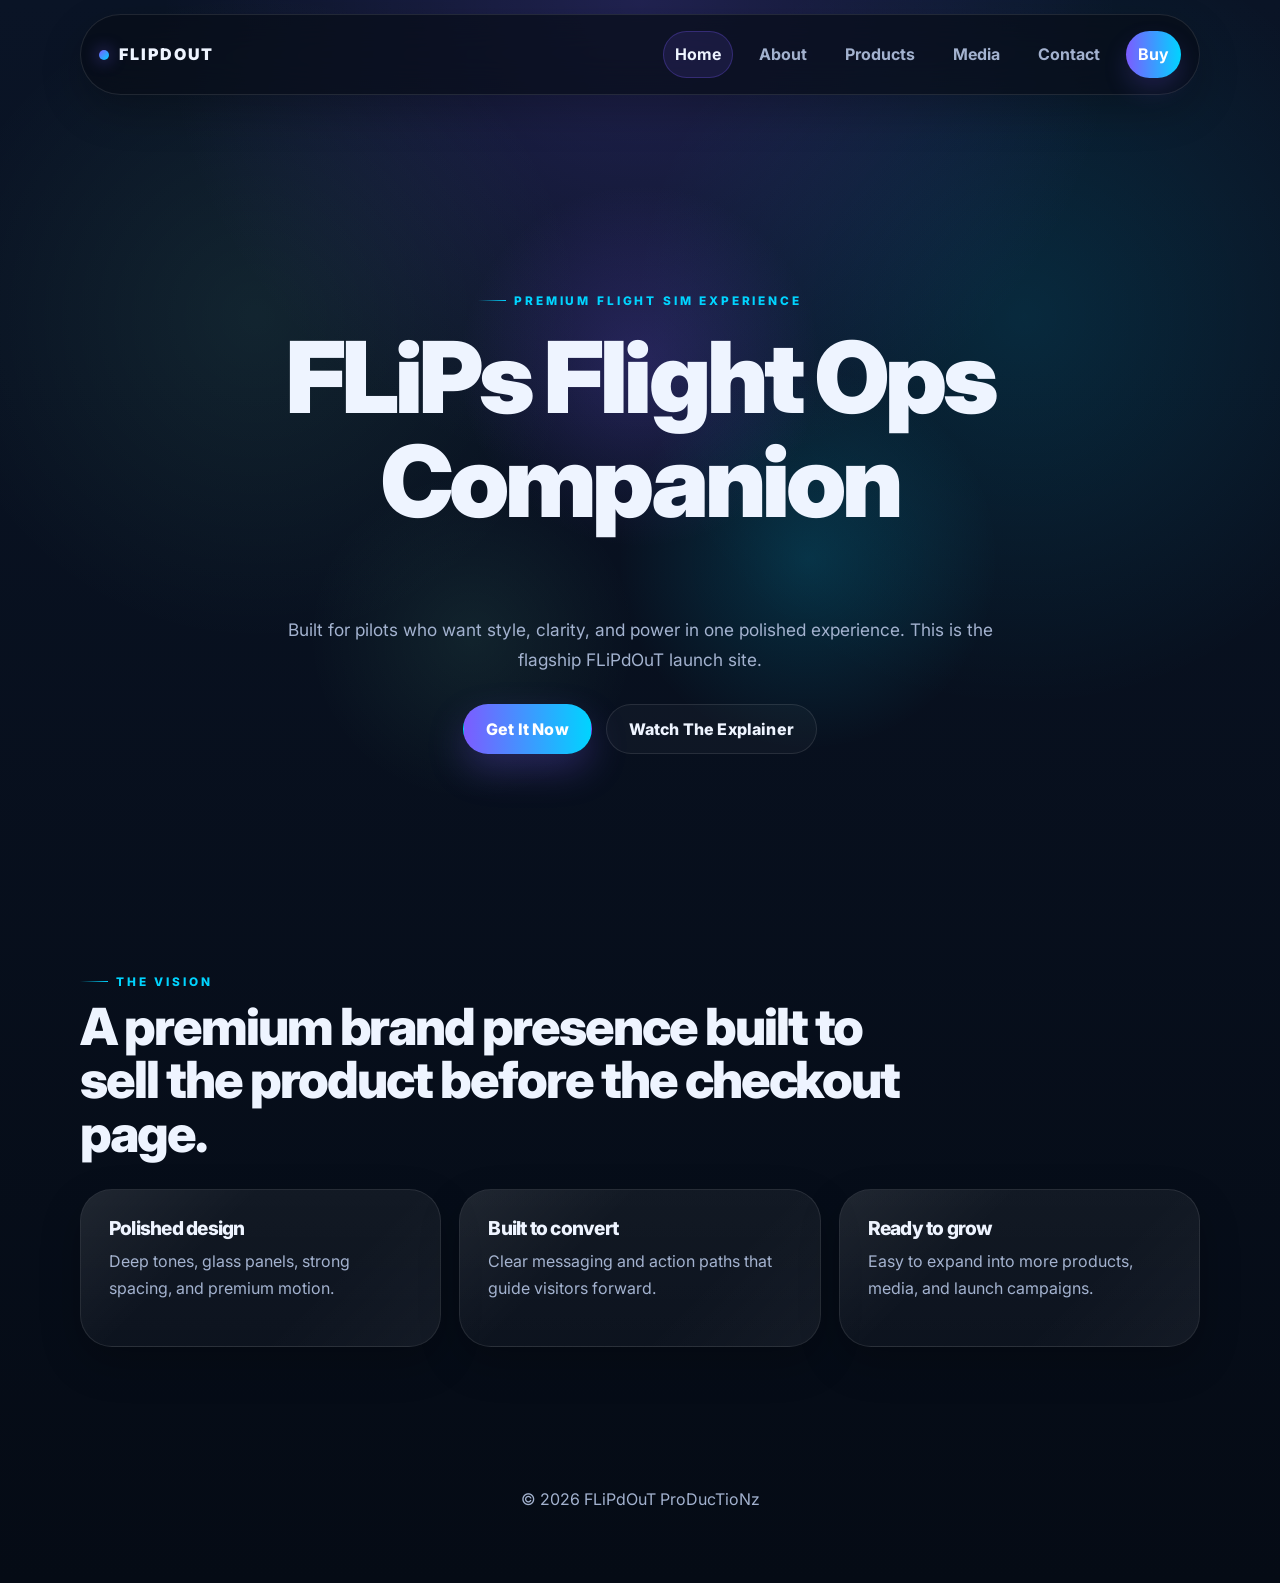
==== flipdout-site/index.html @ bdaf2c0b "Bust CSS and JS cache across all pages" ====
<!DOCTYPE html>
<html lang="en">
<head>
  <meta charset="UTF-8" />
  <meta name="viewport" content="width=device-width, initial-scale=1.0" />
  <meta name="description" content="FLiPdOuT ProDucTioNz — premium flight sim tools, media, and products." />
  <title>FLiPdOuT ProDucTioNz | Home</title>
  <link rel="preconnect" href="https://fonts.googleapis.com">
  <link rel="preconnect" href="https://fonts.gstatic.com" crossorigin>
  <link href="https://fonts.googleapis.com/css2?family=Inter:wght@400;500;600;700;800;900&display=swap" rel="stylesheet">
  <link rel="stylesheet" href="assets/css/style.css?v=2?v=2" />
</head>
<body>
  <header class="site-header">
    <a class="brand" href="index.html">FLiPdOuT</a>
    <button class="menu-toggle" aria-label="Toggle navigation" aria-expanded="false" aria-controls="siteNav">
      <span></span>
      <span></span>
      <span></span>
    </button>
    <nav class="site-nav" id="siteNav">
      <a href="index.html" class="active">Home</a>
      <a href="about.html">About</a>
      <a href="products.html">Products</a>
      <a href="media.html">Media</a>
      <a href="contact.html">Contact</a>
      <a href="products.html#buy" class="nav-cta">Buy</a>
    </nav>
  </header>

  <main>
    <section id="hero" class="hero">
      <div class="hero-bg"></div>
      <div class="hero-inner">
        <p class="eyebrow">Premium Flight Sim Experience</p>
        <h1>FLiPs Flight Ops Companion</h1>
        <p class="hero-copy">
          Built for pilots who want style, clarity, and power in one polished experience.
          This is the flagship FLiPdOuT launch site.
        </p>
        <div class="hero-actions">
          <a class="btn primary" href="products.html#buy">Get It Now</a>
          <a class="btn secondary" href="media.html">Watch The Explainer</a>
        </div>
      </div>
    </section>

    <section class="section">
      <div class="section-head">
        <p class="label">The Vision</p>
        <h2>A premium brand presence built to sell the product before the checkout page.</h2>
      </div>
      <div class="card-grid">
        <article class="card">
          <h3>Polished design</h3>
          <p>Deep tones, glass panels, strong spacing, and premium motion.</p>
        </article>
        <article class="card">
          <h3>Built to convert</h3>
          <p>Clear messaging and action paths that guide visitors forward.</p>
        </article>
        <article class="card">
          <h3>Ready to grow</h3>
          <p>Easy to expand into more products, media, and launch campaigns.</p>
        </article>
      </div>
    </section>
  </main>

  <footer class="site-footer">
    <p>© 2026 FLiPdOuT ProDucTioNz</p>
  </footer>

  <script src="assets/js/main.js?v=2?v=2"></script>
</body>
</html>
---- flipdout-site/assets/css/style.css ----
:root{
  --bg:#050b15;
  --bg2:#0a1426;
  --panel:rgba(13,22,40,.72);
  --panel-strong:rgba(17,29,52,.92);
  --card:rgba(255,255,255,.04);
  --text:#eef4ff;
  --muted:#a3b2cf;
  --line:rgba(255,255,255,.10);
  --line-strong:rgba(255,255,255,.16);
  --accent:#7c5cff;
  --accent2:#00d4ff;
  --accent3:#7dffcb;
  --shadow:0 24px 80px rgba(0,0,0,.38);
  --shadow-soft:0 16px 40px rgba(0,0,0,.24);
  --radius:24px;
  --radius-lg:32px;
  --container:1120px;
  --section-pad:clamp(72px, 8vw, 112px);
  --font:'Inter',system-ui,-apple-system,BlinkMacSystemFont,"Segoe UI",sans-serif;
}

*{box-sizing:border-box}
html{scroll-behavior:smooth}
body{
  margin:0;
  font-family:var(--font);
  background:
    radial-gradient(circle at 50% 0%, rgba(124,92,255,.20), transparent 28%),
    radial-gradient(circle at 80% 20%, rgba(0,212,255,.12), transparent 24%),
    radial-gradient(circle at 20% 20%, rgba(125,255,203,.08), transparent 20%),
    linear-gradient(180deg, var(--bg2), var(--bg));
  color:var(--text);
  line-height:1.7;
  text-rendering:optimizeLegibility;
  -webkit-font-smoothing:antialiased;
  overflow-x:hidden;
}

img,video,audio{
  max-width:100%;
}

a{
  color:inherit;
}

h1,h2,h3,h4,p{
  margin-top:0;
}

h1,h2,h3{
  letter-spacing:-.04em;
  line-height:1.05;
}

h1{
  font-size:clamp(3rem, 8vw, 6.2rem);
  font-weight:900;
}

h2{
  font-size:clamp(2rem, 4vw, 3.2rem);
  font-weight:850;
}

h3{
  font-size:1.2rem;
  font-weight:800;
}

p{
  color:var(--muted);
  font-size:1rem;
}

.skip-link{
  position:absolute;
  left:16px;
  top:-60px;
  z-index:2000;
  padding:12px 16px;
  border-radius:999px;
  background:linear-gradient(90deg, var(--accent), var(--accent2));
  color:#fff;
  text-decoration:none;
  font-weight:800;
  transition:top .25s ease;
}

.skip-link:focus{
  top:16px;
}

.site-header{
  position:sticky;
  top:0;
  z-index:1000;
  width:min(var(--container), calc(100% - 24px));
  margin:14px auto 0;
  padding:16px 18px;
  display:flex;
  align-items:center;
  justify-content:space-between;
  gap:16px;
  background:rgba(7,13,24,.72);
  backdrop-filter:blur(18px);
  -webkit-backdrop-filter:blur(18px);
  border:1px solid var(--line);
  border-radius:999px;
  box-shadow:var(--shadow-soft);
}

.site-header.scrolled{
  background:rgba(7,13,24,.90);
  border-color:var(--line-strong);
}

.brand{
  display:inline-flex;
  align-items:center;
  gap:10px;
  text-decoration:none;
  font-weight:900;
  letter-spacing:.12em;
  text-transform:uppercase;
  white-space:nowrap;
}

.brand::before{
  content:"";
  width:10px;
  height:10px;
  border-radius:50%;
  background:linear-gradient(135deg, var(--accent), var(--accent2));
  box-shadow:0 0 16px rgba(124,92,255,.65);
}

.site-nav{
  display:flex;
  align-items:center;
  gap:14px;
  flex-wrap:wrap;
}

.site-nav a{
  position:relative;
  text-decoration:none;
  color:var(--muted);
  font-weight:700;
  padding:10px 12px;
  border-radius:999px;
  transition:color .25s ease, background .25s ease, transform .25s ease, box-shadow .25s ease;
}

.site-nav a:hover{
  color:var(--text);
  background:rgba(255,255,255,.04);
  transform:translateY(-1px);
}

.site-nav a.active{
  color:var(--text);
  background:rgba(124,92,255,.12);
  box-shadow:inset 0 0 0 1px rgba(124,92,255,.28);
}

.nav-cta{
  color:#fff !important;
  background:linear-gradient(90deg, var(--accent), var(--accent2));
  box-shadow:0 12px 24px rgba(124,92,255,.18);
}

.nav-cta:hover{
  background:linear-gradient(90deg, #8a6dff, #19defe);
}

.menu-toggle{
  display:none;
  width:48px;
  height:48px;
  border:1px solid var(--line);
  border-radius:16px;
  background:rgba(255,255,255,.03);
  align-items:center;
  justify-content:center;
  gap:6px;
  flex-direction:column;
  padding:0;
  cursor:pointer;
  transition:transform .25s ease, background .25s ease, border-color .25s ease;
}

.menu-toggle:hover{
  transform:translateY(-1px);
  background:rgba(255,255,255,.05);
}

.menu-toggle span{
  width:20px;
  height:2px;
  background:var(--text);
  border-radius:999px;
  transition:transform .25s ease, opacity .25s ease;
}

.menu-toggle.active span:nth-child(1){
  transform:translateY(8px) rotate(45deg);
}

.menu-toggle.active span:nth-child(2){
  opacity:0;
}

.menu-toggle.active span:nth-child(3){
  transform:translateY(-8px) rotate(-45deg);
}

.hero,
.page-hero{
  width:min(var(--container), calc(100% - 48px));
  margin:0 auto;
}

.hero{
  position:relative;
  min-height:86vh;
  display:grid;
  place-items:center;
  padding:clamp(82px, 10vw, 132px) 0 56px;
  overflow:hidden;
}

.hero-bg{
  position:absolute;
  inset:0;
  background:
    radial-gradient(circle at 50% 35%, rgba(124,92,255,.22), transparent 24%),
    radial-gradient(circle at 65% 60%, rgba(0,212,255,.16), transparent 22%),
    radial-gradient(circle at 35% 70%, rgba(125,255,203,.08), transparent 18%);
  animation:floatGlow 12s ease-in-out infinite;
}

.hero-inner{
  position:relative;
  z-index:1;
  text-align:center;
  max-width:920px;
}

.eyebrow,
.label{
  display:inline-flex;
  align-items:center;
  gap:8px;
  margin:0 0 14px;
  text-transform:uppercase;
  letter-spacing:.24em;
  font-size:.74rem;
  font-weight:800;
  color:var(--accent2);
}

.eyebrow::before,
.label::before{
  content:"";
  width:28px;
  height:1px;
  background:linear-gradient(90deg, transparent, var(--accent2));
}

.hero-copy{
  max-width:760px;
  margin:20px auto 0;
  font-size:1.08rem;
  color:var(--muted);
}

.hero-actions{
  display:flex;
  justify-content:center;
  gap:14px;
  flex-wrap:wrap;
  margin-top:30px;
}

.page-hero{
  padding:clamp(72px, 9vw, 116px) 0 18px;
  text-align:center;
}

.page-hero h1{
  max-width:980px;
  margin:0 auto;
}

.page-hero .hero-copy{
  max-width:820px;
}

.section{
  width:min(var(--container), calc(100% - 48px));
  margin:0 auto;
  padding:var(--section-pad) 0;
}

.section-head{
  margin-bottom:28px;
  display:flex;
  flex-direction:column;
  gap:8px;
}

.section-head h2{
  margin:0;
  max-width:820px;
}

.section-head p{
  margin:0;
  max-width:720px;
}

.card-grid{
  display:grid;
  grid-template-columns:repeat(auto-fit, minmax(240px, 1fr));
  gap:18px;
}

.card,
.product-panel,
.buy-panel,
.media-card{
  position:relative;
  background:linear-gradient(180deg, rgba(255,255,255,.05), rgba(255,255,255,.03));
  border:1px solid var(--line);
  border-radius:var(--radius-lg);
  box-shadow:var(--shadow-soft);
  overflow:hidden;
}

.card{
  padding:28px;
  transition:transform .28s ease, border-color .28s ease, box-shadow .28s ease;
}

.card::after,
.product-panel::after,
.buy-panel::after,
.media-card::after{
  content:"";
  position:absolute;
  inset:0;
  pointer-events:none;
  background:linear-gradient(135deg, rgba(255,255,255,.06), transparent 35%, transparent 65%, rgba(255,255,255,.03));
}

.card:hover{
  transform:translateY(-6px);
  border-color:rgba(255,255,255,.18);
  box-shadow:0 24px 60px rgba(0,0,0,.30);
}

.card h3,
.product-panel h3{
  margin-bottom:10px;
}

.gallery-grid{
  display:grid;
  grid-template-columns:repeat(auto-fit, minmax(240px, 1fr));
  gap:18px;
}

.gallery-grid img{
  width:100%;
  height:320px;
  object-fit:cover;
  display:block;
  border-radius:28px;
  background:rgba(255,255,255,.03);
  border:1px solid var(--line);
  box-shadow:var(--shadow-soft);
  transition:transform .28s ease, border-color .28s ease, box-shadow .28s ease;
}

.gallery-grid img:hover{
  transform:translateY(-6px);
  border-color:rgba(255,255,255,.18);
  box-shadow:0 24px 60px rgba(0,0,0,.32);
}

.product-panel,
.buy-panel{
  display:flex;
  justify-content:space-between;
  align-items:center;
  gap:20px;
  padding:32px;
  background:
    radial-gradient(circle at top left, rgba(124,92,255,.16), transparent 30%),
    radial-gradient(circle at right center, rgba(0,212,255,.10), transparent 26%),
    var(--panel-strong);
}

.product-panel p,
.buy-panel p{
  max-width:720px;
}

.media-grid{
  display:grid;
  grid-template-columns:repeat(auto-fit, minmax(300px, 1fr));
  gap:18px;
}

.media-card{
  padding:18px;
}

video,
audio{
  width:100%;
  display:block;
  border-radius:20px;
  background:#000;
}

.btn{
  display:inline-flex;
  align-items:center;
  justify-content:center;
  min-height:50px;
  padding:0 22px;
  border-radius:999px;
  text-decoration:none;
  font-weight:800;
  letter-spacing:.01em;
  transition:transform .25s ease, box-shadow .25s ease, filter .25s ease, background .25s ease;
  white-space:nowrap;
  border:1px solid transparent;
}

.btn:hover{
  transform:translateY(-2px);
  filter:saturate(1.05);
}

.primary{
  color:#fff;
  background:linear-gradient(90deg, var(--accent), var(--accent2));
  box-shadow:0 16px 36px rgba(124,92,255,.26);
}

.secondary{
  color:var(--text);
  border-color:var(--line);
  background:rgba(255,255,255,.03);
}

.site-footer{
  width:min(var(--container), calc(100% - 48px));
  margin:0 auto;
  padding:36px 0 54px;
  text-align:center;
  color:var(--muted);
}

.pre-reveal{
  opacity:0;
  transform:translateY(18px);
  transition:opacity .75s ease, transform .75s ease;
}

.pre-reveal.reveal{
  opacity:1;
  transform:translateY(0);
}

@keyframes floatGlow{
  0%,100%{transform:translateY(0) scale(1)}
  50%{transform:translateY(-12px) scale(1.02)}
}

@media (max-width: 960px){
  .site-header{
    width:min(var(--container), calc(100% - 18px));
    border-radius:24px;
  }

  .product-panel,
  .buy-panel{
    flex-direction:column;
    align-items:flex-start;
  }
}

@media (max-width: 860px){
  .menu-toggle{
    display:flex;
  }

  .site-nav{
    display:none;
    width:100%;
    flex-direction:column;
    align-items:flex-start;
    gap:10px;
    padding:16px 0 6px;
    margin-top:10px;
    border-top:1px solid var(--line);
  }

  .site-nav.open{
    display:flex;
  }

  .site-header{
    flex-wrap:wrap;
  }

  .hero{
    min-height:78vh;
  }

  .hero-actions{
    justify-content:flex-start;
  }

  .hero,
  .page-hero,
  .section,
  .site-footer{
    width:min(var(--container), calc(100% - 28px));
  }

  .page-hero{
    text-align:left;
  }

  .page-hero .hero-copy{
    margin-left:0;
  }
}

@media (max-width: 640px){
  h1{
    font-size:clamp(2.5rem, 14vw, 4rem);
  }

  h2{
    font-size:clamp(1.75rem, 8vw, 2.6rem);
  }

  .site-header{
    padding:14px 14px;
  }

  .brand{
    letter-spacing:.08em;
  }

  .gallery-grid img{
    height:240px;
  }

  .card,
  .product-panel,
  .buy-panel,
  .media-card{
    border-radius:22px;
  }

  .product-panel,
  .buy-panel{
    padding:24px;
  }
}

@media (max-width: 520px){
  .hero,
  .page-hero,
  .section,
  .site-footer{
    width:min(var(--container), calc(100% - 20px));
  }

  .site-nav a{
    padding:10px 10px;
  }

  .nav-cta{
    width:100%;
    justify-content:center;
  }

  .hero-copy,
  .page-hero .hero-copy{
    font-size:1rem;
  }
}
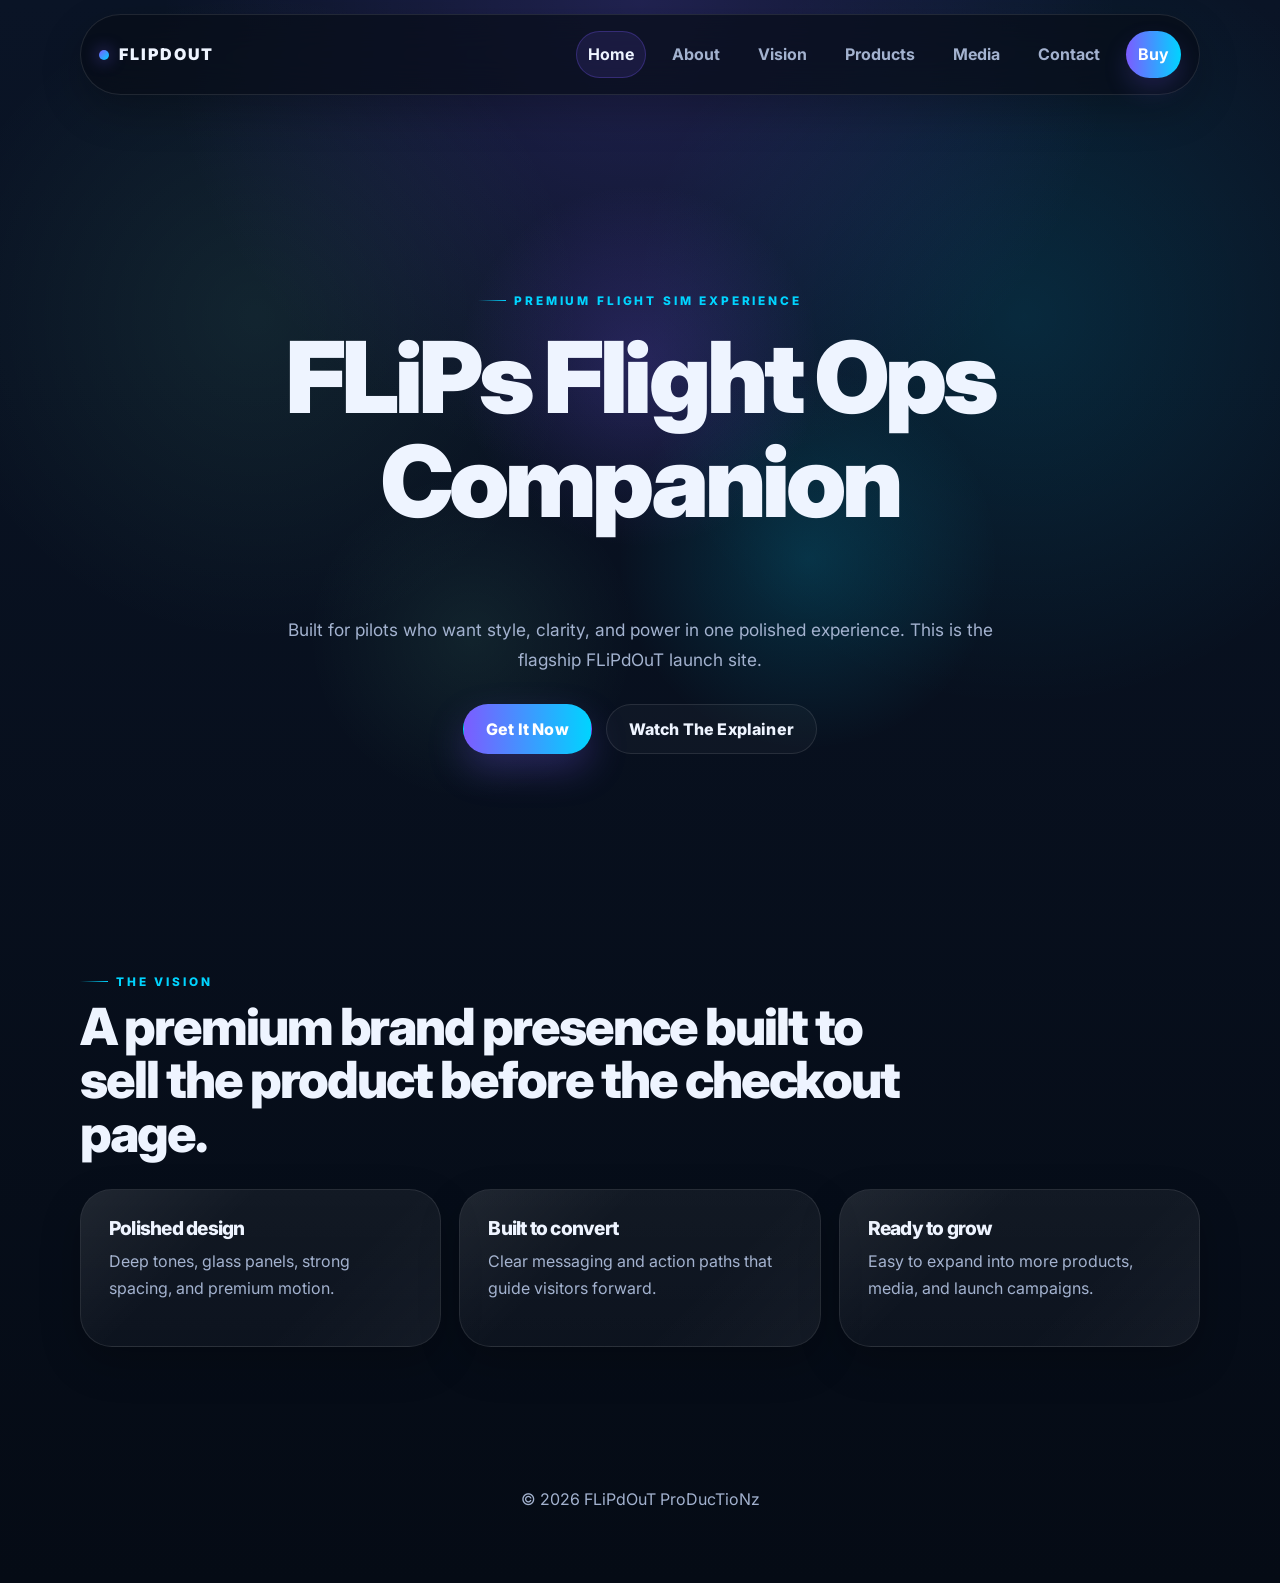
==== commit 501ac5ba: "Add vision page to navigation" ====
--- a/flipdout-site/index.html
+++ b/flipdout-site/index.html
@@ -8,7 +8,7 @@
   <link rel="preconnect" href="https://fonts.googleapis.com">
   <link rel="preconnect" href="https://fonts.gstatic.com" crossorigin>
   <link href="https://fonts.googleapis.com/css2?family=Inter:wght@400;500;600;700;800;900&display=swap" rel="stylesheet">
-  <link rel="stylesheet" href="assets/css/style.css?v=2?v=2" />
+  <link rel="stylesheet" href="assets/css/style.css?v=3?v=2?v=2" />
 </head>
 <body>
   <header class="site-header">
@@ -20,7 +20,8 @@
     </button>
     <nav class="site-nav" id="siteNav">
       <a href="index.html" class="active">Home</a>
-      <a href="about.html">About</a>
+      <a href="about.html">About</a>      <a href="vision.html">Vision</a>
+
       <a href="products.html">Products</a>
       <a href="media.html">Media</a>
       <a href="contact.html">Contact</a>
@@ -71,6 +72,6 @@
     <p>© 2026 FLiPdOuT ProDucTioNz</p>
   </footer>
 
-  <script src="assets/js/main.js?v=2?v=2"></script>
+  <script src="assets/js/main.js?v=3?v=2?v=2"></script>
 </body>
 </html>
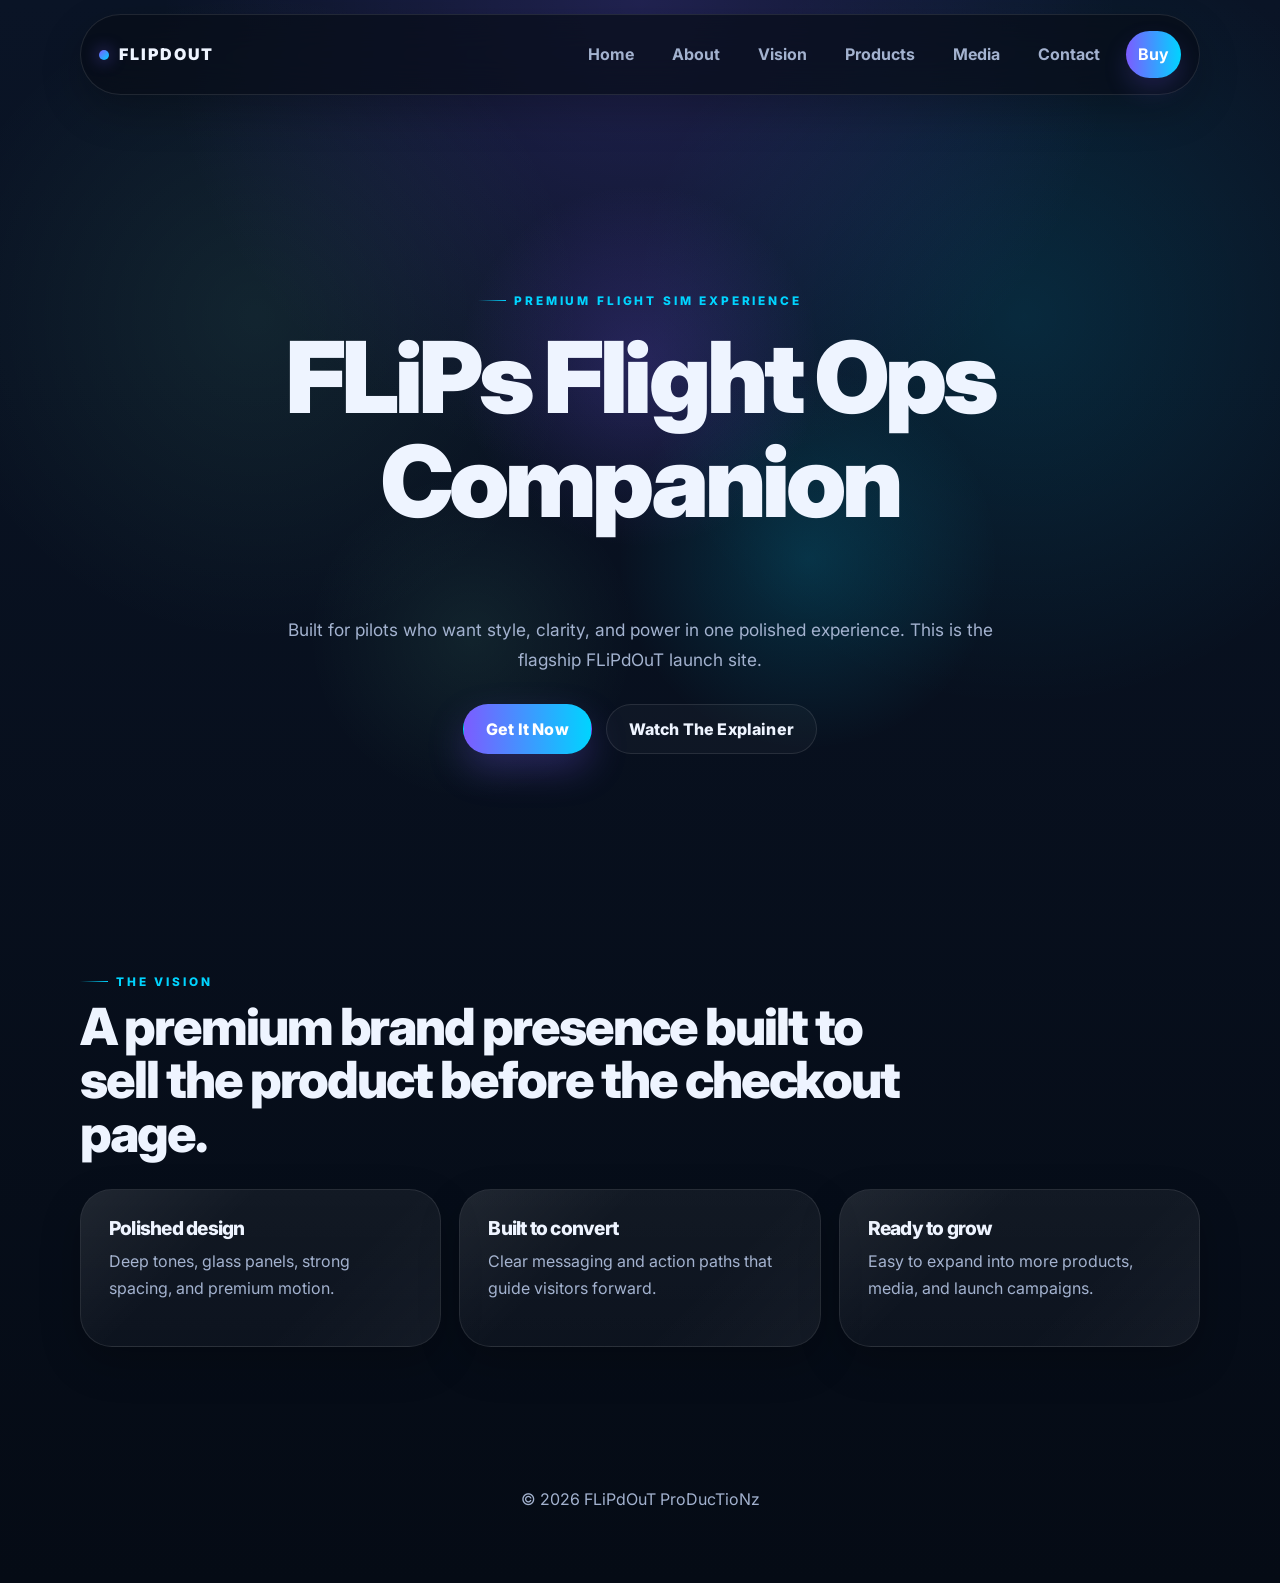
==== commit fd4e940c: "Unify premium navigation across all pages" ====
--- a/flipdout-site/index.html
+++ b/flipdout-site/index.html
@@ -12,22 +12,22 @@
 </head>
 <body>
   <header class="site-header">
-    <a class="brand" href="index.html">FLiPdOuT</a>
-    <button class="menu-toggle" aria-label="Toggle navigation" aria-expanded="false" aria-controls="siteNav">
-      <span></span>
-      <span></span>
-      <span></span>
-    </button>
-    <nav class="site-nav" id="siteNav">
-      <a href="index.html" class="active">Home</a>
-      <a href="about.html">About</a>      <a href="vision.html">Vision</a>
-
-      <a href="products.html">Products</a>
-      <a href="media.html">Media</a>
-      <a href="contact.html">Contact</a>
-      <a href="products.html#buy" class="nav-cta">Buy</a>
-    </nav>
-  </header>
+  <a class="brand" href="index.html">FLiPdOuT</a>
+  <button class="menu-toggle" aria-label="Toggle navigation" aria-expanded="false" aria-controls="siteNav">
+    <span></span>
+    <span></span>
+    <span></span>
+  </button>
+  <nav class="site-nav" id="siteNav">
+    <a href="index.html">Home</a>
+    <a href="about.html">About</a>
+    <a href="vision.html">Vision</a>
+    <a href="products.html">Products</a>
+    <a href="media.html">Media</a>
+    <a href="contact.html">Contact</a>
+    <a href="products.html#buy" class="nav-cta">Buy</a>
+  </nav>
+</header>
 
   <main>
     <section id="hero" class="hero">
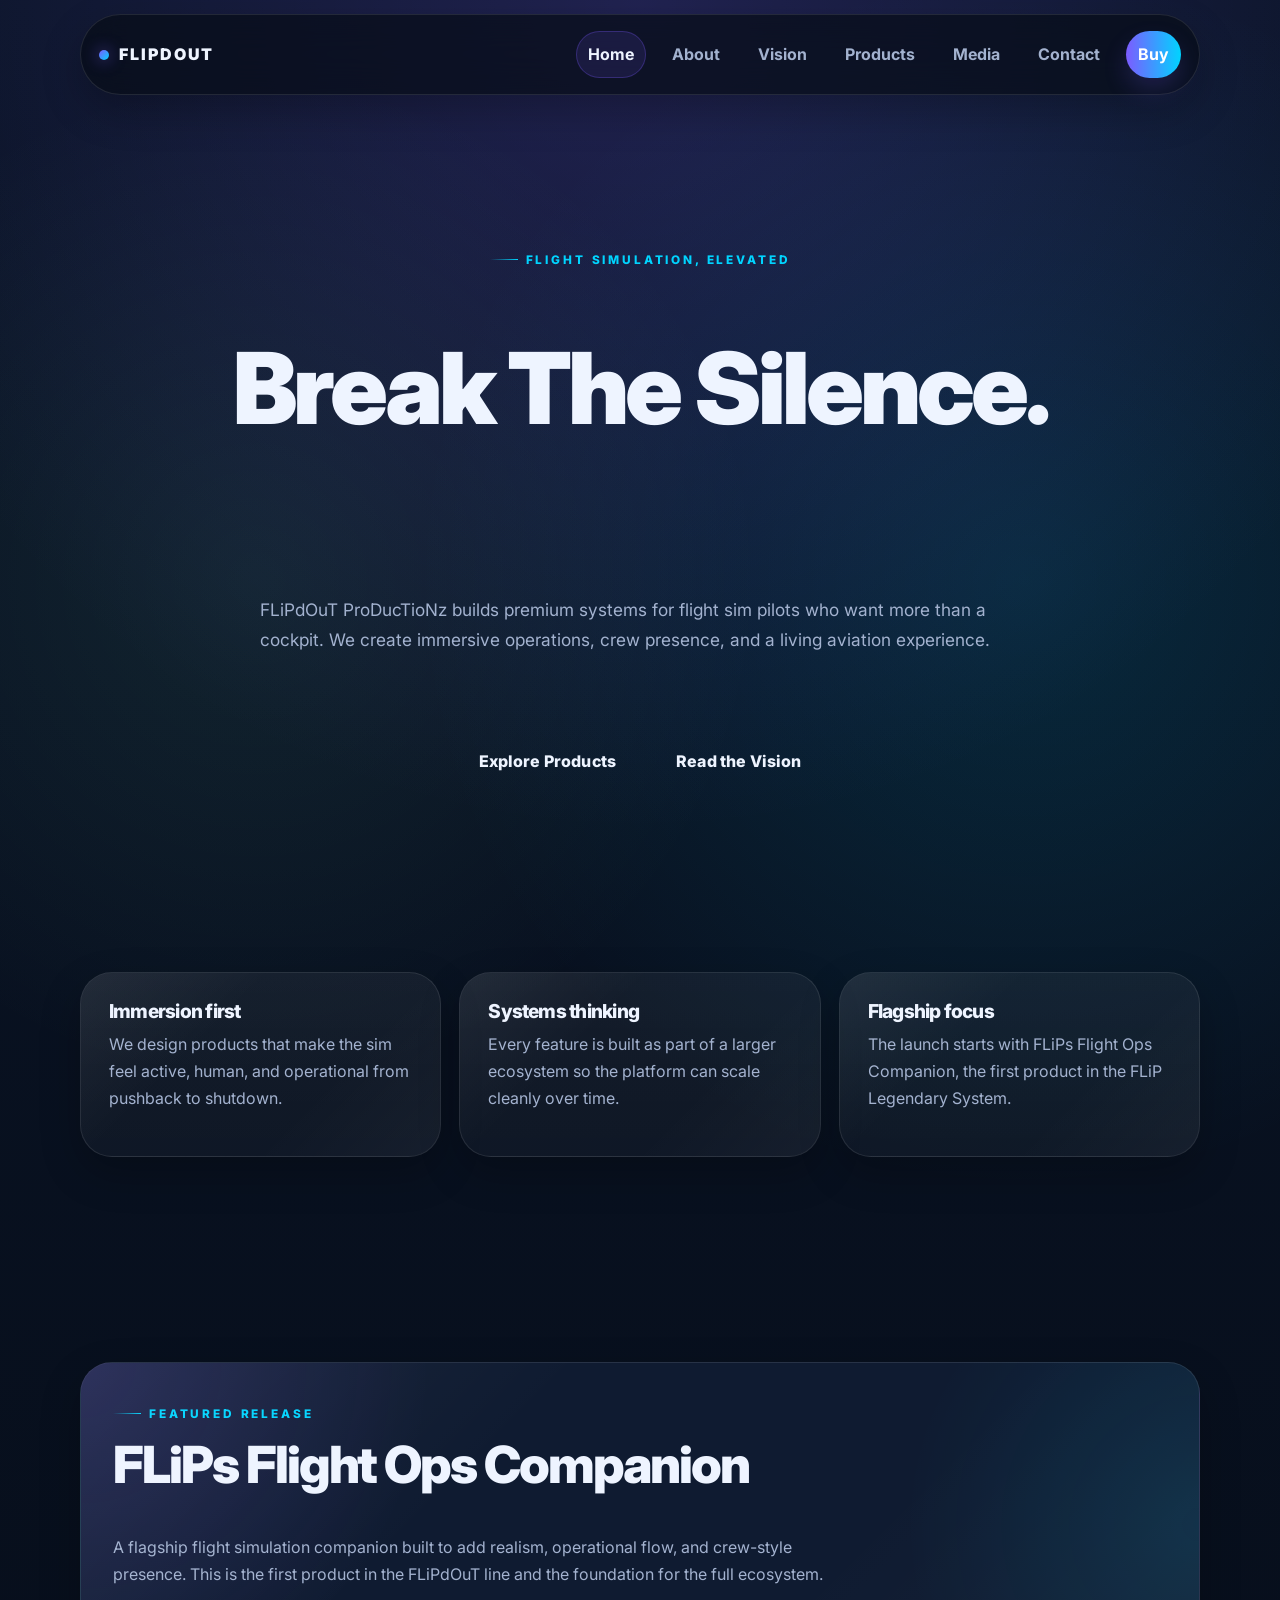
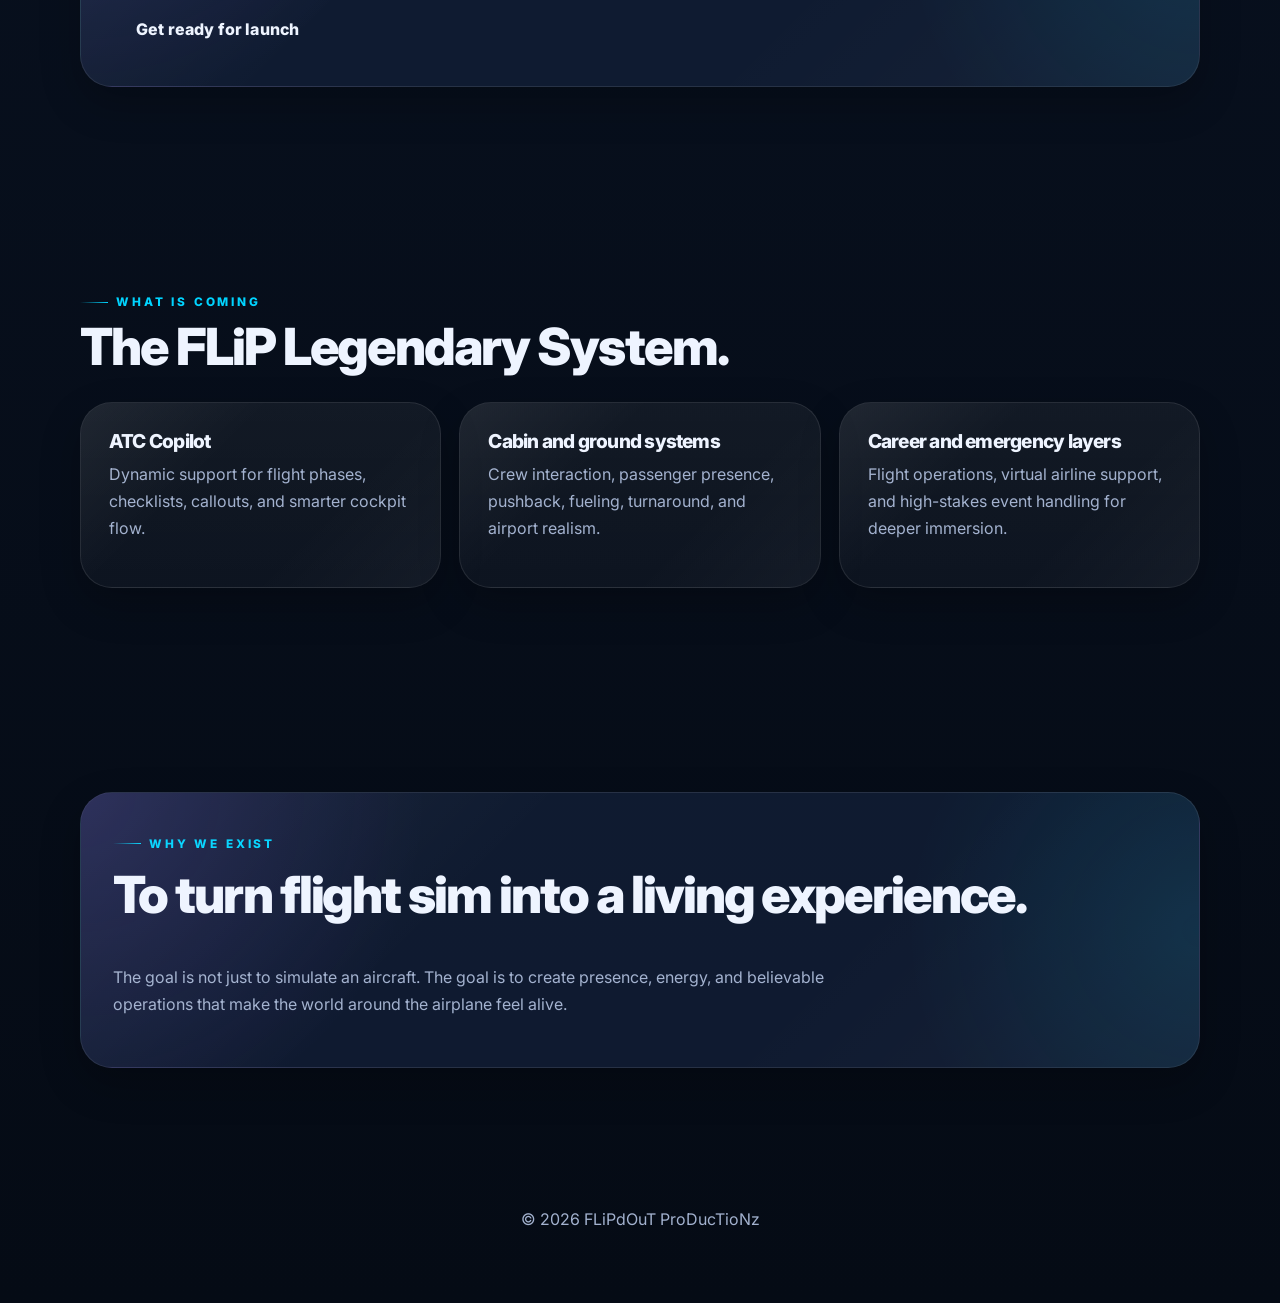
==== commit 5c28dd48: "Add premium pages and unify navigation" ====
--- a/flipdout-site/index.html
+++ b/flipdout-site/index.html
@@ -3,67 +3,109 @@
 <head>
   <meta charset="UTF-8" />
   <meta name="viewport" content="width=device-width, initial-scale=1.0" />
-  <meta name="description" content="FLiPdOuT ProDucTioNz — premium flight sim tools, media, and products." />
-  <title>FLiPdOuT ProDucTioNz | Home</title>
+  <meta name="description" content="FLiPdOuT ProDucTioNz brings flight simulation to life with immersive systems, flagship products, and a premium aviation brand." />
+  <title>FLiPdOuT ProDucTioNz</title>
   <link rel="preconnect" href="https://fonts.googleapis.com">
   <link rel="preconnect" href="https://fonts.gstatic.com" crossorigin>
   <link href="https://fonts.googleapis.com/css2?family=Inter:wght@400;500;600;700;800;900&display=swap" rel="stylesheet">
-  <link rel="stylesheet" href="assets/css/style.css?v=3?v=2?v=2" />
+  <link rel="stylesheet" href="assets/css/style.css?v=3" />
 </head>
 <body>
+  <a class="skip-link" href="#main">Skip to content</a>
+
   <header class="site-header">
-  <a class="brand" href="index.html">FLiPdOuT</a>
-  <button class="menu-toggle" aria-label="Toggle navigation" aria-expanded="false" aria-controls="siteNav">
-    <span></span>
-    <span></span>
-    <span></span>
-  </button>
-  <nav class="site-nav" id="siteNav">
-    <a href="index.html">Home</a>
-    <a href="about.html">About</a>
-    <a href="vision.html">Vision</a>
-    <a href="products.html">Products</a>
-    <a href="media.html">Media</a>
-    <a href="contact.html">Contact</a>
-    <a href="products.html#buy" class="nav-cta">Buy</a>
-  </nav>
-</header>
+    <a class="brand" href="index.html">FLiPdOuT</a>
+    <button class="menu-toggle" aria-label="Toggle navigation" aria-expanded="false" aria-controls="siteNav">
+      <span></span>
+      <span></span>
+      <span></span>
+    </button>
+    <nav class="site-nav" id="siteNav">
+      <a href="index.html" class="active">Home</a>
+      <a href="about.html">About</a>
+      <a href="vision.html">Vision</a>
+      <a href="products.html">Products</a>
+      <a href="media.html">Media</a>
+      <a href="contact.html">Contact</a>
+      <a href="products.html#buy" class="nav-cta">Buy</a>
+    </nav>
+  </header>
 
-  <main>
-    <section id="hero" class="hero">
-      <div class="hero-bg"></div>
-      <div class="hero-inner">
-        <p class="eyebrow">Premium Flight Sim Experience</p>
-        <h1>FLiPs Flight Ops Companion</h1>
-        <p class="hero-copy">
-          Built for pilots who want style, clarity, and power in one polished experience.
-          This is the flagship FLiPdOuT launch site.
-        </p>
-        <div class="hero-actions">
-          <a class="btn primary" href="products.html#buy">Get It Now</a>
-          <a class="btn secondary" href="media.html">Watch The Explainer</a>
+  <main id="main">
+    <section class="hero">
+      <p class="eyebrow">Flight simulation, elevated</p>
+      <h1>Break The Silence.</h1>
+      <p class="hero-copy">
+        FLiPdOuT ProDucTioNz builds premium systems for flight sim pilots who want more than a cockpit.
+        We create immersive operations, crew presence, and a living aviation experience.
+      </p>
+      <div class="hero-actions">
+        <a class="btn btn-primary" href="products.html">Explore Products</a>
+        <a class="btn btn-secondary" href="vision.html">Read the Vision</a>
+      </div>
+    </section>
+
+    <section class="section">
+      <div class="card-grid">
+        <article class="card">
+          <h3>Immersion first</h3>
+          <p>We design products that make the sim feel active, human, and operational from pushback to shutdown.</p>
+        </article>
+        <article class="card">
+          <h3>Systems thinking</h3>
+          <p>Every feature is built as part of a larger ecosystem so the platform can scale cleanly over time.</p>
+        </article>
+        <article class="card">
+          <h3>Flagship focus</h3>
+          <p>The launch starts with FLiPs Flight Ops Companion, the first product in the FLiP Legendary System.</p>
+        </article>
+      </div>
+    </section>
+
+    <section class="section">
+      <div class="buy-panel">
+        <div>
+          <p class="label">Featured release</p>
+          <h2>FLiPs Flight Ops Companion</h2>
+          <p>
+            A flagship flight simulation companion built to add realism, operational flow, and crew-style presence.
+            This is the first product in the FLiPdOuT line and the foundation for the full ecosystem.
+          </p>
+          <a class="btn btn-primary" href="products.html#buy">Get ready for launch</a>
         </div>
       </div>
     </section>
 
     <section class="section">
       <div class="section-head">
-        <p class="label">The Vision</p>
-        <h2>A premium brand presence built to sell the product before the checkout page.</h2>
+        <p class="label">What is coming</p>
+        <h2>The FLiP Legendary System.</h2>
       </div>
       <div class="card-grid">
         <article class="card">
-          <h3>Polished design</h3>
-          <p>Deep tones, glass panels, strong spacing, and premium motion.</p>
+          <h3>ATC Copilot</h3>
+          <p>Dynamic support for flight phases, checklists, callouts, and smarter cockpit flow.</p>
         </article>
         <article class="card">
-          <h3>Built to convert</h3>
-          <p>Clear messaging and action paths that guide visitors forward.</p>
+          <h3>Cabin and ground systems</h3>
+          <p>Crew interaction, passenger presence, pushback, fueling, turnaround, and airport realism.</p>
         </article>
         <article class="card">
-          <h3>Ready to grow</h3>
-          <p>Easy to expand into more products, media, and launch campaigns.</p>
+          <h3>Career and emergency layers</h3>
+          <p>Flight operations, virtual airline support, and high-stakes event handling for deeper immersion.</p>
         </article>
+      </div>
+    </section>
+
+    <section class="section">
+      <div class="buy-panel">
+        <div>
+          <p class="label">Why we exist</p>
+          <h2>To turn flight sim into a living experience.</h2>
+          <p>
+            The goal is not just to simulate an aircraft. The goal is to create presence, energy, and believable operations that make the world around the airplane feel alive.
+          </p>
+        </div>
       </div>
     </section>
   </main>
@@ -72,6 +114,6 @@
     <p>© 2026 FLiPdOuT ProDucTioNz</p>
   </footer>
 
-  <script src="assets/js/main.js?v=3?v=2?v=2"></script>
+  <script src="assets/js/main.js?v=3"></script>
 </body>
 </html>
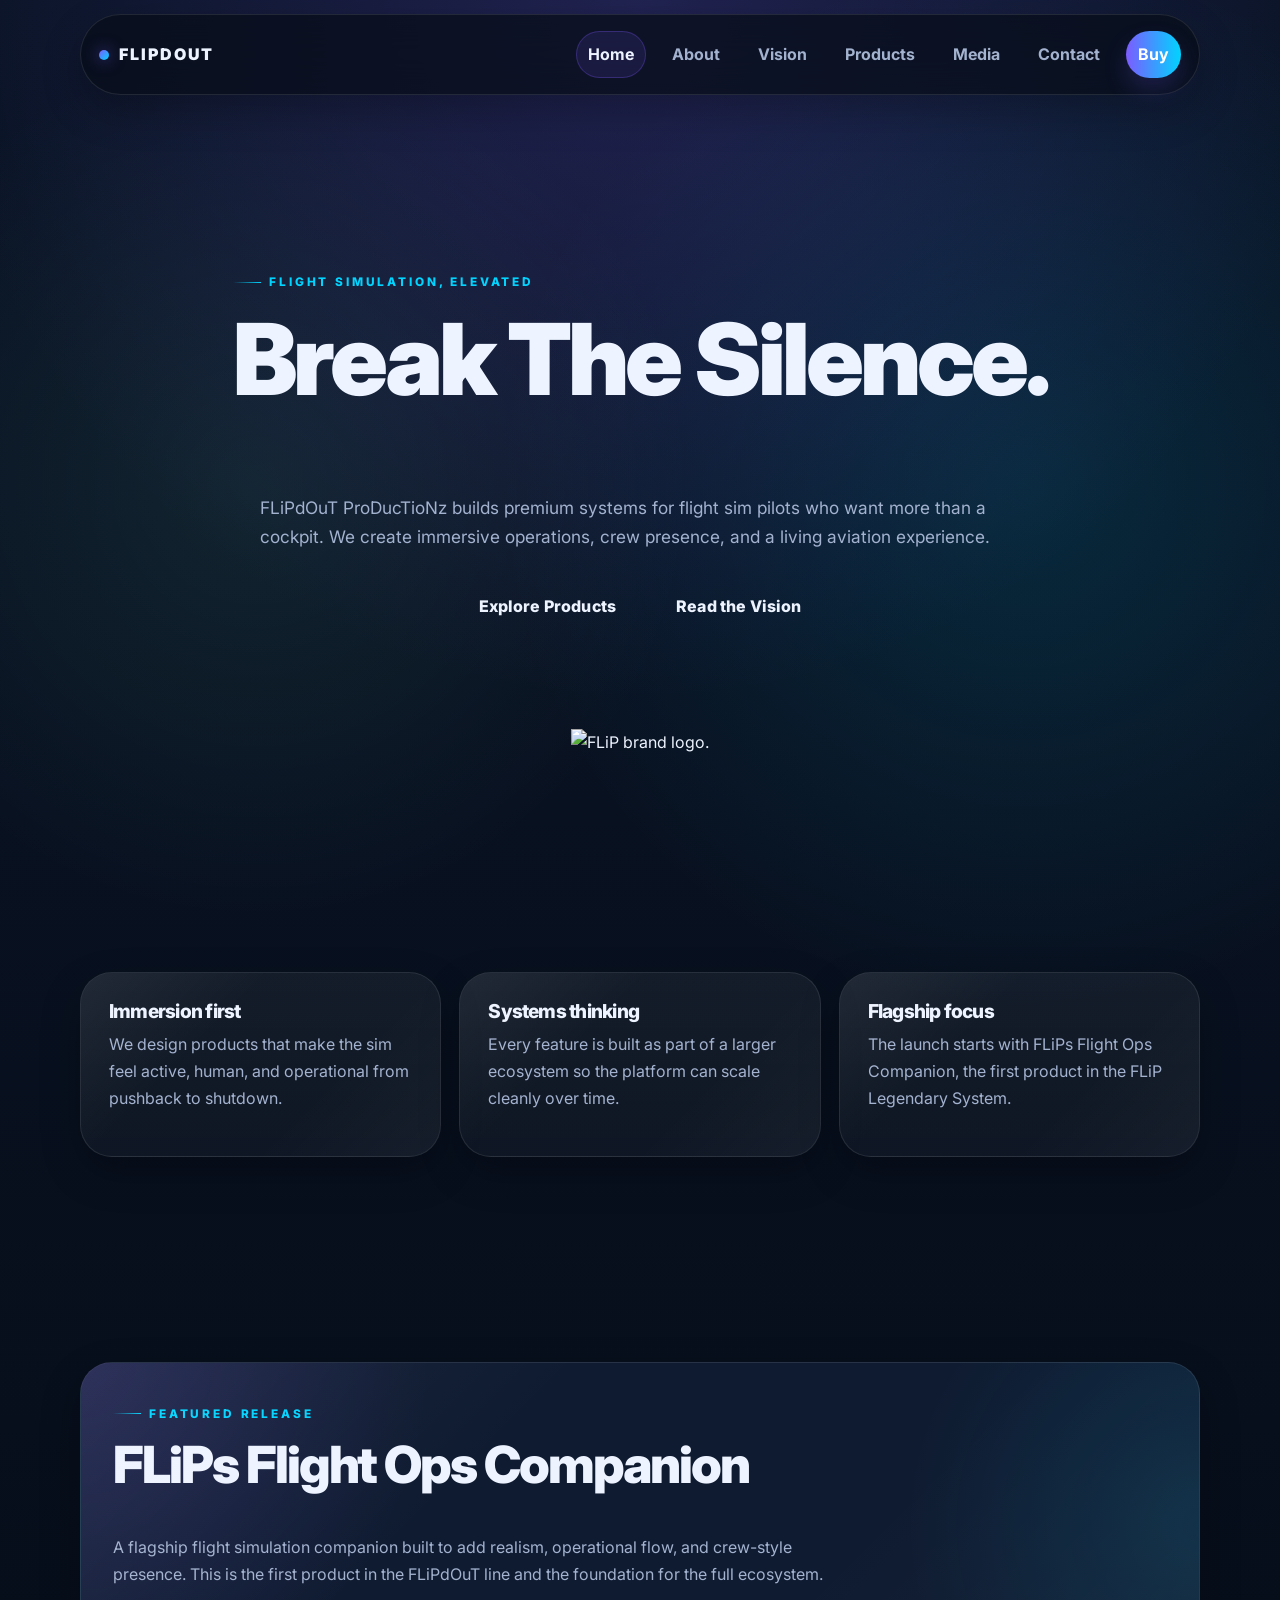
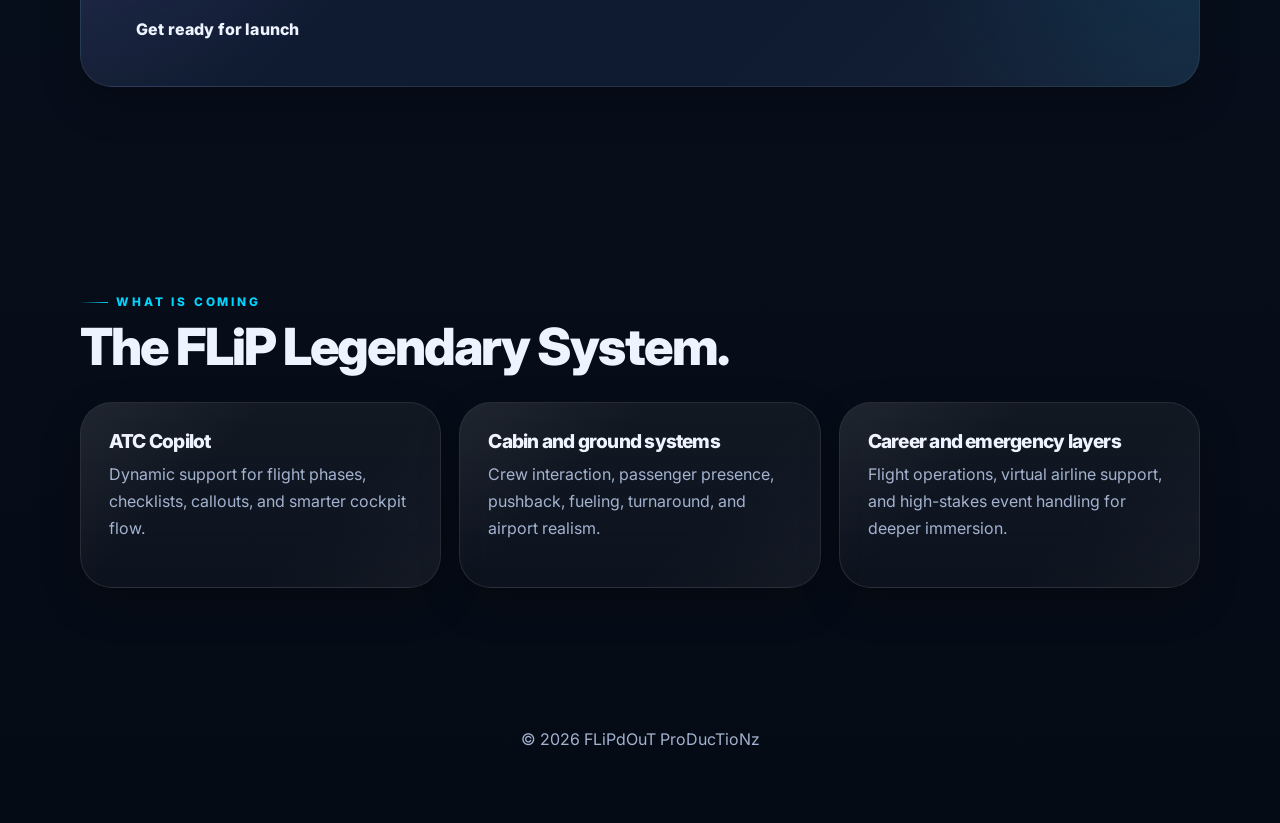
==== commit 859b304c: "Add brand imagery to core pages" ====
--- a/flipdout-site/index.html
+++ b/flipdout-site/index.html
@@ -33,16 +33,22 @@
 
   <main id="main">
     <section class="hero">
-      <p class="eyebrow">Flight simulation, elevated</p>
-      <h1>Break The Silence.</h1>
-      <p class="hero-copy">
-        FLiPdOuT ProDucTioNz builds premium systems for flight sim pilots who want more than a cockpit.
-        We create immersive operations, crew presence, and a living aviation experience.
-      </p>
-      <div class="hero-actions">
-        <a class="btn btn-primary" href="products.html">Explore Products</a>
-        <a class="btn btn-secondary" href="vision.html">Read the Vision</a>
+      <div class="hero-copy-wrap">
+        <p class="eyebrow">Flight simulation, elevated</p>
+        <h1>Break The Silence.</h1>
+        <p class="hero-copy">
+          FLiPdOuT ProDucTioNz builds premium systems for flight sim pilots who want more than a cockpit.
+          We create immersive operations, crew presence, and a living aviation experience.
+        </p>
+        <div class="hero-actions">
+          <a class="btn btn-primary" href="products.html">Explore Products</a>
+          <a class="btn btn-secondary" href="vision.html">Read the Vision</a>
+        </div>
       </div>
+
+      <figure class="hero-image">
+        <img src="353281.jpg" alt="FLiP brand logo." />
+      </figure>
     </section>
 
     <section class="section">
@@ -96,18 +102,6 @@
         </article>
       </div>
     </section>
-
-    <section class="section">
-      <div class="buy-panel">
-        <div>
-          <p class="label">Why we exist</p>
-          <h2>To turn flight sim into a living experience.</h2>
-          <p>
-            The goal is not just to simulate an aircraft. The goal is to create presence, energy, and believable operations that make the world around the airplane feel alive.
-          </p>
-        </div>
-      </div>
-    </section>
   </main>
 
   <footer class="site-footer">
--- a/flipdout-site/assets/css/style.css
+++ b/flipdout-site/assets/css/style.css
@@ -599,3 +599,47 @@
     font-size:1rem;
   }
 }
+
+.contact-form{
+  width:min(100%, 420px);
+  display:grid;
+  gap:14px;
+}
+
+.contact-form label{
+  display:grid;
+  gap:8px;
+  font-weight:700;
+  color:var(--text);
+}
+
+.contact-form input,
+.contact-form textarea{
+  width:100%;
+  border:1px solid var(--line);
+  border-radius:18px;
+  background:rgba(255,255,255,.04);
+  color:var(--text);
+  padding:14px 16px;
+  font:inherit;
+  outline:none;
+  transition:border-color .25s ease, box-shadow .25s ease, background .25s ease;
+}
+
+.contact-form input:focus,
+.contact-form textarea:focus{
+  border-color:rgba(0,212,255,.45);
+  box-shadow:0 0 0 4px rgba(0,212,255,.10);
+  background:rgba(255,255,255,.06);
+}
+
+.contact-form textarea{
+  resize:vertical;
+  min-height:140px;
+}
+
+@media (max-width: 860px){
+  .contact-form{
+    width:100%;
+  }
+}
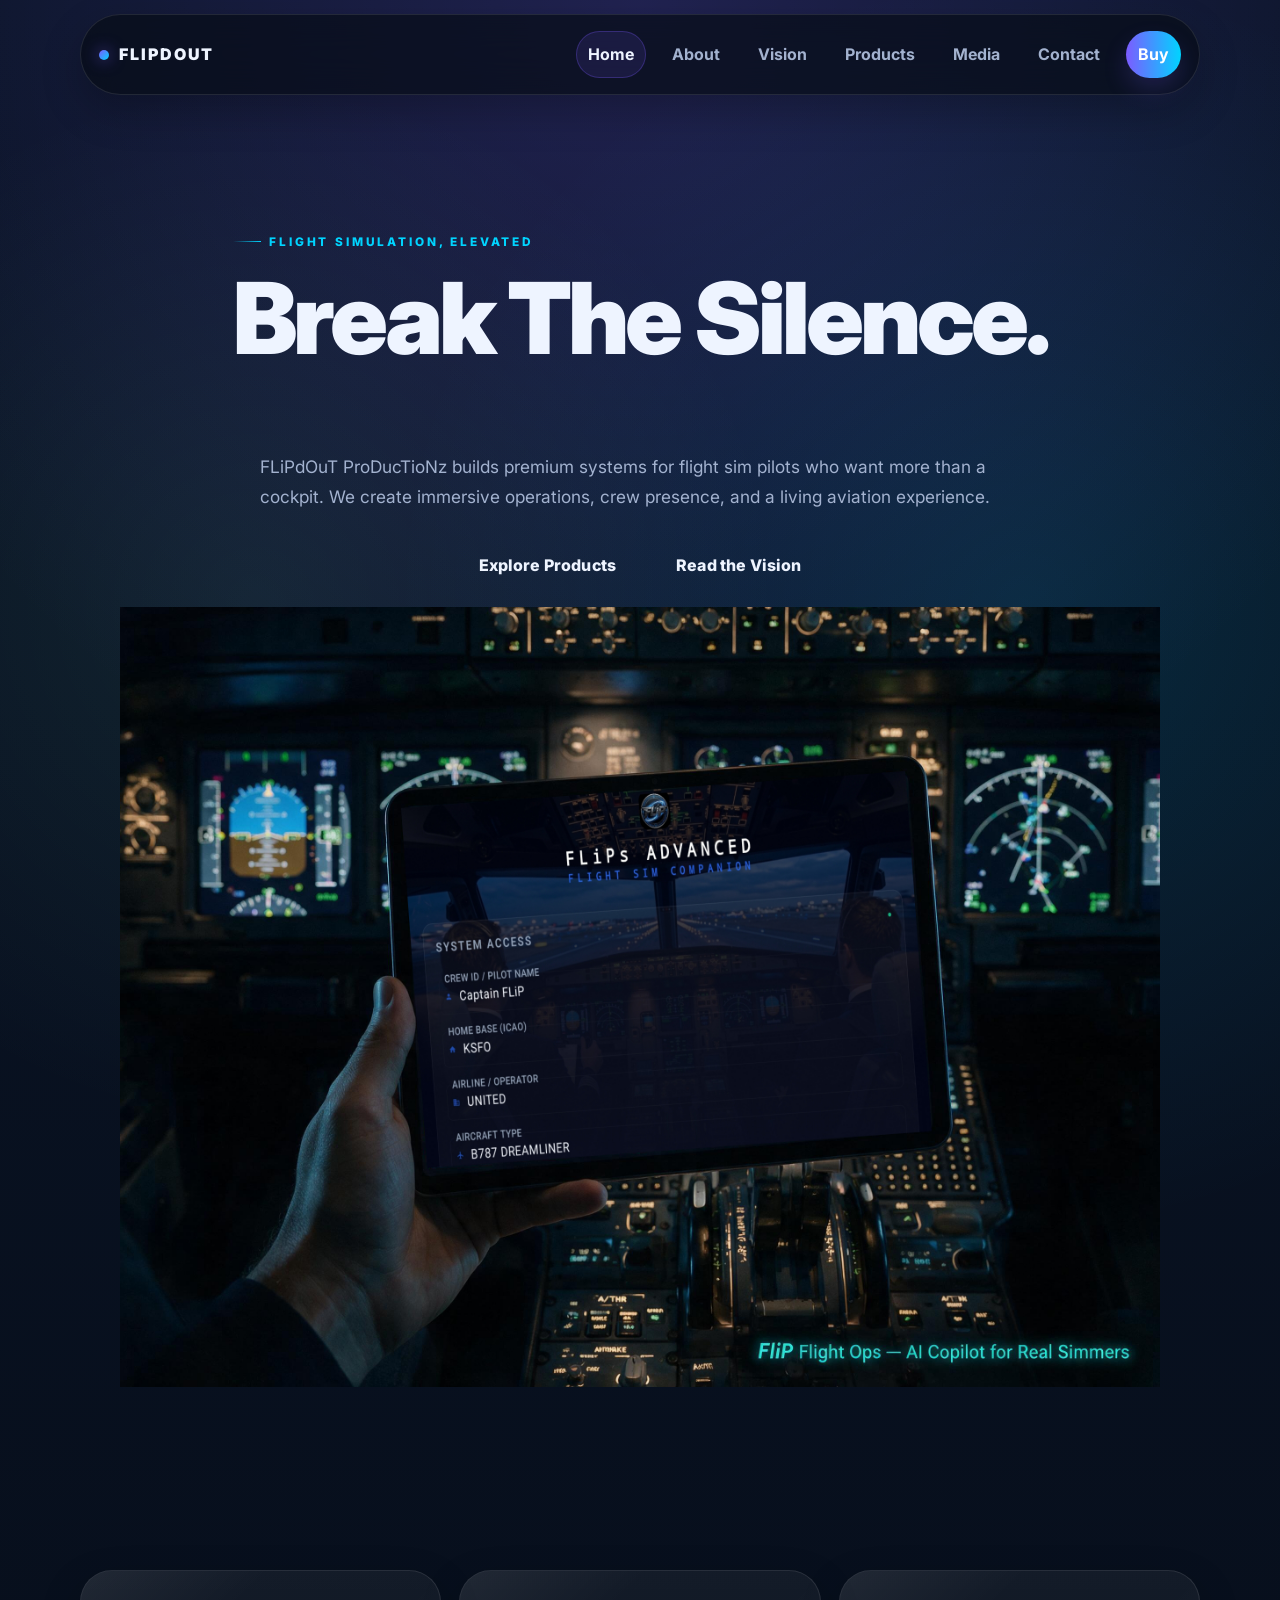
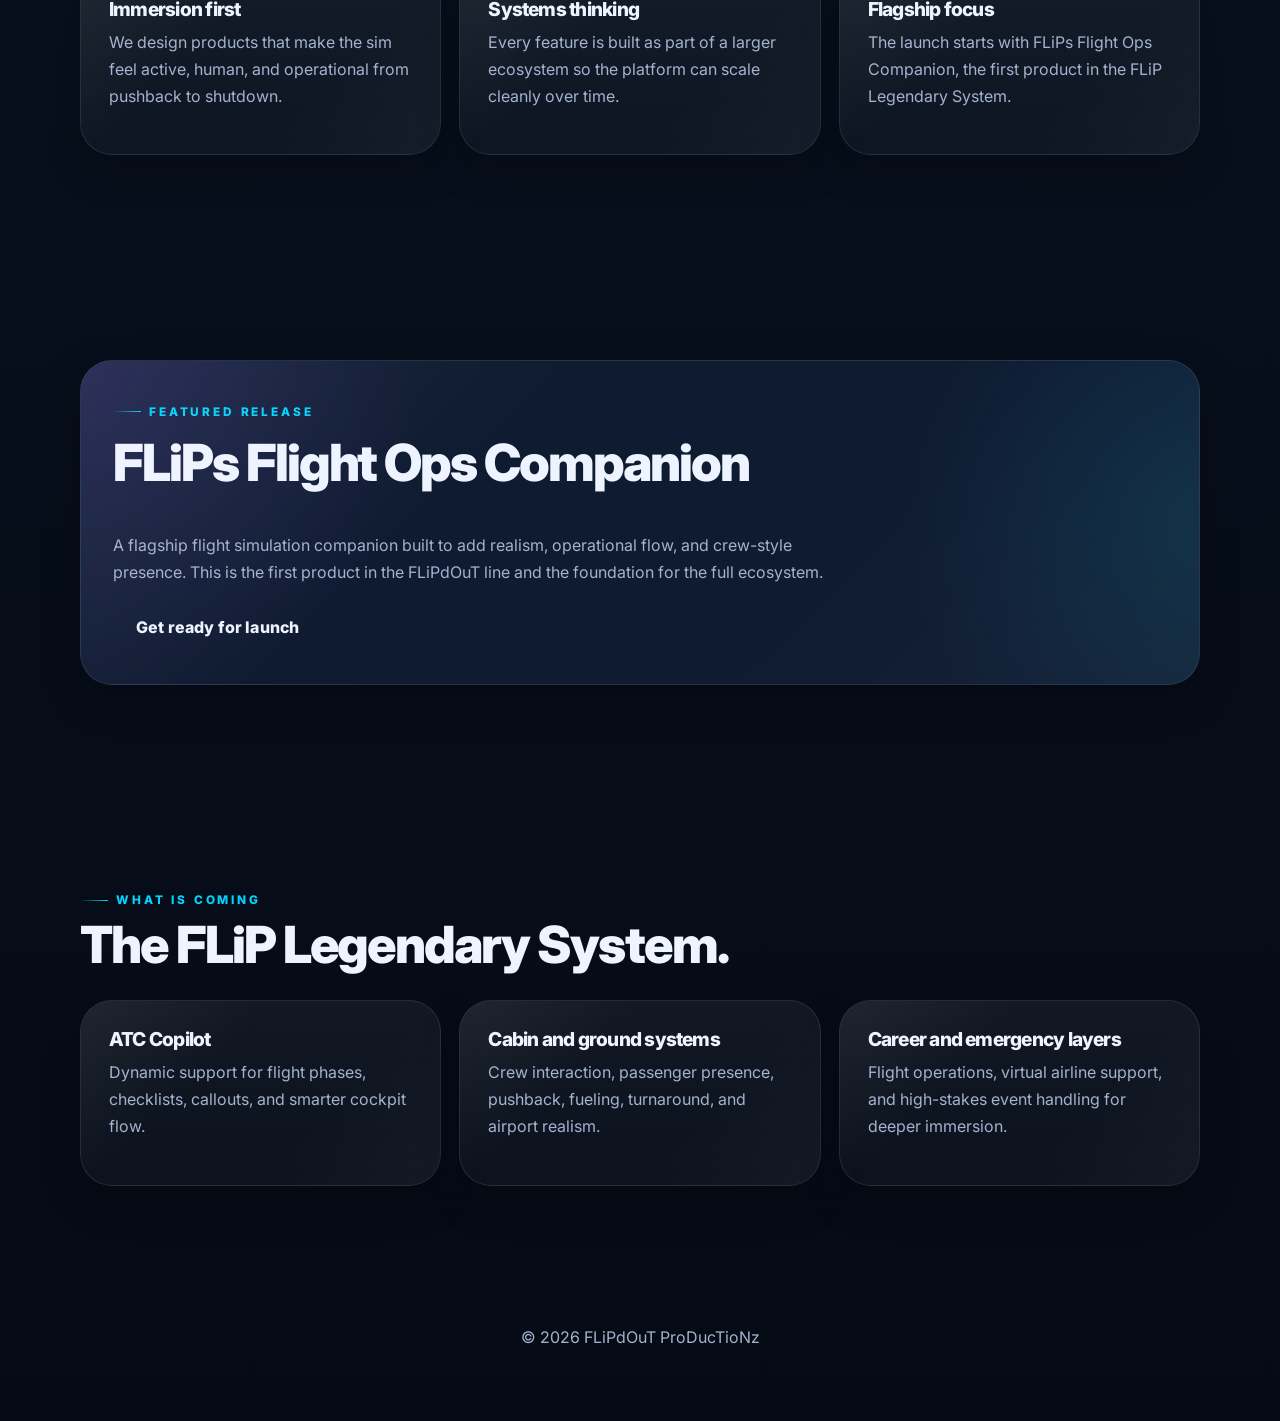
==== commit 9320f0f3: "Update site images and pages" ====
--- a/flipdout-site/index.html
+++ b/flipdout-site/index.html
@@ -47,7 +47,7 @@
       </div>
 
       <figure class="hero-image">
-        <img src="353281.jpg" alt="FLiP brand logo." />
+        <img src="assets/images/353281.jpg" alt="FLiP brand logo." />
       </figure>
     </section>
 
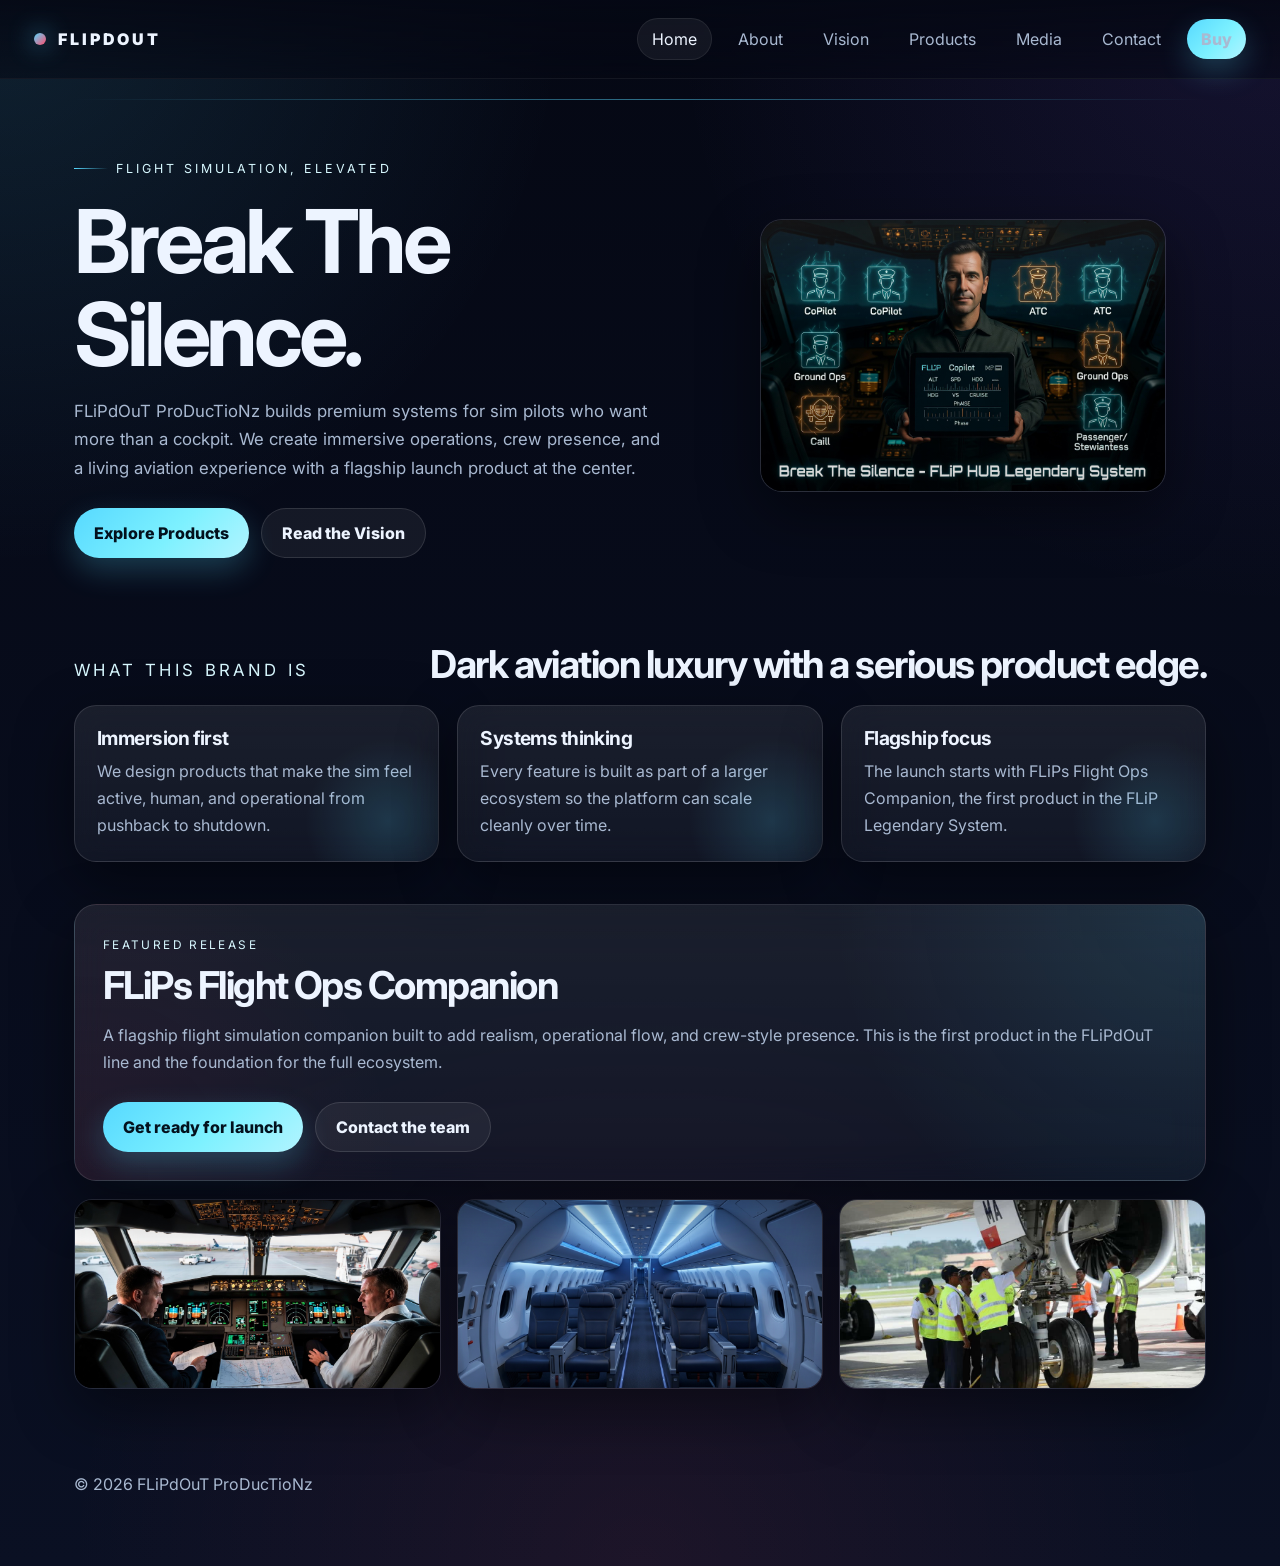
==== commit 86591eb1: "Premium redesign for FLiPdOuT site" ====
--- a/flipdout-site/index.html
+++ b/flipdout-site/index.html
@@ -8,7 +8,7 @@
   <link rel="preconnect" href="https://fonts.googleapis.com">
   <link rel="preconnect" href="https://fonts.gstatic.com" crossorigin>
   <link href="https://fonts.googleapis.com/css2?family=Inter:wght@400;500;600;700;800;900&display=swap" rel="stylesheet">
-  <link rel="stylesheet" href="assets/css/style.css?v=3" />
+  <link rel="stylesheet" href="assets/css/style.css?v=9" />
 </head>
 <body>
   <a class="skip-link" href="#main">Skip to content</a>
@@ -16,9 +16,7 @@
   <header class="site-header">
     <a class="brand" href="index.html">FLiPdOuT</a>
     <button class="menu-toggle" aria-label="Toggle navigation" aria-expanded="false" aria-controls="siteNav">
-      <span></span>
-      <span></span>
-      <span></span>
+      <span></span><span></span><span></span>
     </button>
     <nav class="site-nav" id="siteNav">
       <a href="index.html" class="active">Home</a>
@@ -37,21 +35,24 @@
         <p class="eyebrow">Flight simulation, elevated</p>
         <h1>Break The Silence.</h1>
         <p class="hero-copy">
-          FLiPdOuT ProDucTioNz builds premium systems for flight sim pilots who want more than a cockpit.
-          We create immersive operations, crew presence, and a living aviation experience.
+          FLiPdOuT ProDucTioNz builds premium systems for sim pilots who want more than a cockpit.
+          We create immersive operations, crew presence, and a living aviation experience with a flagship launch product at the center.
         </p>
         <div class="hero-actions">
           <a class="btn btn-primary" href="products.html">Explore Products</a>
           <a class="btn btn-secondary" href="vision.html">Read the Vision</a>
         </div>
       </div>
-
       <figure class="hero-image">
         <img src="assets/images/353281.jpg" alt="FLiP brand logo." />
       </figure>
     </section>
 
     <section class="section">
+      <div class="section-head">
+        <p class="label">What this brand is</p>
+        <h2>Dark aviation luxury with a serious product edge.</h2>
+      </div>
       <div class="card-grid">
         <article class="card">
           <h3>Immersion first</h3>
@@ -70,36 +71,21 @@
 
     <section class="section">
       <div class="buy-panel">
-        <div>
-          <p class="label">Featured release</p>
-          <h2>FLiPs Flight Ops Companion</h2>
-          <p>
-            A flagship flight simulation companion built to add realism, operational flow, and crew-style presence.
-            This is the first product in the FLiPdOuT line and the foundation for the full ecosystem.
-          </p>
+        <p class="label">Featured release</p>
+        <h2>FLiPs Flight Ops Companion</h2>
+        <p>
+          A flagship flight simulation companion built to add realism, operational flow, and crew-style presence.
+          This is the first product in the FLiPdOuT line and the foundation for the full ecosystem.
+        </p>
+        <div class="hero-actions">
           <a class="btn btn-primary" href="products.html#buy">Get ready for launch</a>
+          <a class="btn btn-secondary" href="contact.html">Contact the team</a>
         </div>
       </div>
-    </section>
-
-    <section class="section">
-      <div class="section-head">
-        <p class="label">What is coming</p>
-        <h2>The FLiP Legendary System.</h2>
-      </div>
-      <div class="card-grid">
-        <article class="card">
-          <h3>ATC Copilot</h3>
-          <p>Dynamic support for flight phases, checklists, callouts, and smarter cockpit flow.</p>
-        </article>
-        <article class="card">
-          <h3>Cabin and ground systems</h3>
-          <p>Crew interaction, passenger presence, pushback, fueling, turnaround, and airport realism.</p>
-        </article>
-        <article class="card">
-          <h3>Career and emergency layers</h3>
-          <p>Flight operations, virtual airline support, and high-stakes event handling for deeper immersion.</p>
-        </article>
+      <div class="atmo-row">
+        <img src="assets/images/cockpit.jpg" alt="Cockpit view for atmosphere" />
+        <img src="assets/images/cabin.jpg" alt="Cabin atmosphere" />
+        <img src="assets/images/groundcrew.jpg" alt="Ground crew and ramp operations" />
       </div>
     </section>
   </main>
@@ -108,6 +94,6 @@
     <p>© 2026 FLiPdOuT ProDucTioNz</p>
   </footer>
 
-  <script src="assets/js/main.js?v=3"></script>
+  <script src="assets/js/main.js?v=9"></script>
 </body>
 </html>
--- a/flipdout-site/assets/css/style.css
+++ b/flipdout-site/assets/css/style.css
@@ -1,645 +1,278 @@
 :root{
-  --bg:#050b15;
-  --bg2:#0a1426;
-  --panel:rgba(13,22,40,.72);
-  --panel-strong:rgba(17,29,52,.92);
-  --card:rgba(255,255,255,.04);
-  --text:#eef4ff;
-  --muted:#a3b2cf;
-  --line:rgba(255,255,255,.10);
-  --line-strong:rgba(255,255,255,.16);
-  --accent:#7c5cff;
-  --accent2:#00d4ff;
-  --accent3:#7dffcb;
-  --shadow:0 24px 80px rgba(0,0,0,.38);
-  --shadow-soft:0 16px 40px rgba(0,0,0,.24);
-  --radius:24px;
-  --radius-lg:32px;
-  --container:1120px;
-  --section-pad:clamp(72px, 8vw, 112px);
-  --font:'Inter',system-ui,-apple-system,BlinkMacSystemFont,"Segoe UI",sans-serif;
-}
-
+  --bg:#050814;
+  --bg2:#0a1023;
+  --panel:rgba(255,255,255,.06);
+  --panel-strong:rgba(255,255,255,.1);
+  --line:rgba(255,255,255,.12);
+  --text:#edf4ff;
+  --muted:#a9b9d1;
+  --brand:#57d9ff;
+  --brand2:#8b5cf6;
+  --accent:#ff4d6d;
+  --shadow:0 20px 60px rgba(0,0,0,.45);
+  --radius:22px;
+  --radius-sm:16px;
+  --max:1200px;
+}
 *{box-sizing:border-box}
 html{scroll-behavior:smooth}
 body{
   margin:0;
-  font-family:var(--font);
+  color:var(--text);
+  font-family:Inter,system-ui,-apple-system,Segoe UI,Roboto,Arial,sans-serif;
   background:
-    radial-gradient(circle at 50% 0%, rgba(124,92,255,.20), transparent 28%),
-    radial-gradient(circle at 80% 20%, rgba(0,212,255,.12), transparent 24%),
-    radial-gradient(circle at 20% 20%, rgba(125,255,203,.08), transparent 20%),
-    linear-gradient(180deg, var(--bg2), var(--bg));
-  color:var(--text);
-  line-height:1.7;
-  text-rendering:optimizeLegibility;
-  -webkit-font-smoothing:antialiased;
+    radial-gradient(circle at top left, rgba(87,217,255,.12), transparent 28%),
+    radial-gradient(circle at top right, rgba(139,92,246,.12), transparent 30%),
+    radial-gradient(circle at bottom, rgba(255,77,109,.08), transparent 34%),
+    linear-gradient(180deg, var(--bg), var(--bg2));
+  min-height:100vh;
   overflow-x:hidden;
 }
-
-img,video,audio{
-  max-width:100%;
-}
-
-a{
-  color:inherit;
-}
-
-h1,h2,h3,h4,p{
-  margin-top:0;
-}
-
-h1,h2,h3{
-  letter-spacing:-.04em;
-  line-height:1.05;
-}
-
-h1{
-  font-size:clamp(3rem, 8vw, 6.2rem);
+img{max-width:100%;display:block}
+a{color:inherit;text-decoration:none}
+p{line-height:1.7;color:var(--muted)}
+h1,h2,h3{line-height:1.05;margin:0}
+h1{font-size:clamp(2.7rem,7vw,5.5rem);letter-spacing:-.05em}
+h2{font-size:clamp(1.8rem,3vw,3rem);letter-spacing:-.04em}
+h3{font-size:1.2rem;letter-spacing:-.03em}
+button{font:inherit}
+.skip-link{
+  position:absolute;left:-9999px;top:auto;width:1px;height:1px;overflow:hidden
+}
+.skip-link:focus{
+  left:16px;top:16px;width:auto;height:auto;z-index:9999;
+  background:#fff;color:#000;padding:12px 16px;border-radius:999px
+}
+.site-header{
+  position:sticky;top:0;z-index:50;
+  backdrop-filter:blur(18px);
+  background:linear-gradient(180deg, rgba(5,8,20,.9), rgba(5,8,20,.55));
+  border-bottom:1px solid rgba(255,255,255,.06);
+}
+.site-header,.hero,.page-hero,.section,.site-footer{
+  width:100%;
+}
+.site-header{
+  display:flex;align-items:center;justify-content:space-between;gap:20px;
+  padding:18px clamp(18px,4vw,34px);
+}
+.brand{
+  display:flex;align-items:center;gap:12px;
+  font-weight:900;letter-spacing:.18em;text-transform:uppercase;
+}
+.brand::before{
+  content:"";
+  width:12px;height:12px;border-radius:999px;
+  background:linear-gradient(135deg,var(--brand),var(--accent));
+  box-shadow:0 0 24px rgba(87,217,255,.8);
+}
+.site-nav{
+  display:flex;align-items:center;gap:12px;flex-wrap:wrap;justify-content:flex-end
+}
+.site-nav a{
+  padding:10px 14px;border-radius:999px;color:var(--muted);
+  transition:.25s ease;
+}
+.site-nav a:hover,.site-nav a.active{
+  color:var(--text);
+  background:rgba(255,255,255,.06);
+  border:1px solid rgba(255,255,255,.08);
+}
+.nav-cta,.btn{
+  display:inline-flex;align-items:center;justify-content:center;gap:8px;
+  border:none;border-radius:999px;padding:14px 20px;font-weight:800;
+  transition:.25s ease;
+}
+.nav-cta,.btn-primary{
+  background:linear-gradient(135deg,var(--brand),#7df1ff 55%, #b2f4ff);
+  color:#03111d;
+  box-shadow:0 12px 30px rgba(87,217,255,.24);
+}
+.btn-secondary{
+  background:rgba(255,255,255,.06);
+  color:var(--text);
+  border:1px solid rgba(255,255,255,.12);
+}
+.nav-cta:hover,.btn:hover{transform:translateY(-2px)}
+main{width:100%}
+.hero,.page-hero{
+  max-width:var(--max);
+  margin:0 auto;
+  padding:clamp(34px,6vw,74px) clamp(18px,4vw,34px);
+  display:grid;
+  grid-template-columns:1.1fr .9fr;
+  align-items:center;
+  gap:clamp(24px,4vw,52px);
+  position:relative;
+}
+.hero::before,.page-hero::before{
+  content:"";
+  position:absolute;inset:20px clamp(18px,4vw,34px) auto;
+  height:1px;background:linear-gradient(90deg, transparent, rgba(87,217,255,.6), transparent);
+  opacity:.8;
+}
+.hero-copy-wrap{max-width:720px}
+.eyebrow{
+  display:inline-flex;align-items:center;gap:8px;
+  text-transform:uppercase;letter-spacing:.24em;font-size:.78rem;
+  color:#d7f8ff;margin:0 0 16px;
+}
+.eyebrow::before{
+  content:"";width:34px;height:1px;background:linear-gradient(90deg,var(--brand),transparent)
+}
+.hero-copy,.section-head p{font-size:1.05rem}
+.hero-actions{display:flex;gap:12px;flex-wrap:wrap;margin-top:26px}
+.hero-image{
+  position:relative;
+  border-radius:var(--radius);
+  overflow:hidden;
+  border:1px solid rgba(255,255,255,.12);
+  box-shadow:var(--shadow);
+  background:linear-gradient(180deg, rgba(255,255,255,.03), rgba(255,255,255,.01));
+}
+.hero-image::after{
+  content:"";
+  position:absolute;inset:0;
+  background:linear-gradient(180deg, rgba(255,255,255,.08), transparent 36%, rgba(0,0,0,.16));
+  pointer-events:none;
+}
+.hero-image img{
+  width:100%;height:auto;
+  transform:scale(1.02);
+}
+.section{
+  max-width:var(--max);
+  margin:0 auto;
+  padding:0 clamp(18px,4vw,34px) clamp(20px,4vw,42px);
+}
+.section-head{
+  display:flex;align-items:end;justify-content:space-between;gap:18px;
+  margin:12px 0 20px;
+}
+.section-head p{max-width:720px;margin:0}
+.card-grid{
+  display:grid;
+  grid-template-columns:repeat(12,1fr);
+  gap:18px;
+}
+.card,.buy-panel,.price-card{
+  border:1px solid var(--line);
+  background:linear-gradient(180deg, rgba(255,255,255,.08), rgba(255,255,255,.045));
+  backdrop-filter:blur(16px);
+  box-shadow:var(--shadow);
+}
+.card,.buy-panel,.price-card{border-radius:var(--radius)}
+.card{
+  grid-column:span 4;
+  padding:22px;
+  position:relative;
+  overflow:hidden;
+}
+.card::before{
+  content:"";
+  position:absolute;inset:auto -40px -50px auto;
+  width:180px;height:180px;border-radius:50%;
+  background:radial-gradient(circle, rgba(87,217,255,.16), transparent 65%);
+  pointer-events:none;
+}
+.card p{margin:10px 0 0}
+.buy-panel{
+  padding:28px;
+  background:
+    radial-gradient(circle at top right, rgba(87,217,255,.12), transparent 32%),
+    radial-gradient(circle at bottom left, rgba(255,77,109,.08), transparent 28%),
+    linear-gradient(180deg, rgba(255,255,255,.08), rgba(255,255,255,.03));
+}
+.pricing-grid{
+  display:grid;
+  grid-template-columns:repeat(auto-fit,minmax(280px,1fr));
+  gap:18px;
+}
+.price-card{
+  padding:26px;
+}
+.price-card.featured{
+  border:1px solid rgba(87,217,255,.35);
+  box-shadow:0 30px 80px rgba(87,217,255,.12), var(--shadow);
+}
+.price-label,.label{
+  display:inline-block;
+  margin:0 0 10px;
+  text-transform:uppercase;
+  letter-spacing:.2em;
+  font-size:.74rem;
+  color:#d8f8ff;
+}
+.price{
+  font-size:3rem;
   font-weight:900;
-}
-
-h2{
-  font-size:clamp(2rem, 4vw, 3.2rem);
-  font-weight:850;
-}
-
-h3{
-  font-size:1.2rem;
-  font-weight:800;
-}
-
-p{
+  letter-spacing:-.05em;
+  margin:14px 0 10px;
+  background:linear-gradient(135deg,#fff,var(--brand));
+  -webkit-background-clip:text;background-clip:text;color:transparent;
+}
+.feature-list{
+  margin:18px 0 0;padding:0;list-style:none;
+}
+.feature-list li{
+  padding:12px 0;border-top:1px solid rgba(255,255,255,.08);
   color:var(--muted);
-  font-size:1rem;
-}
-
-.skip-link{
-  position:absolute;
-  left:16px;
-  top:-60px;
-  z-index:2000;
-  padding:12px 16px;
-  border-radius:999px;
-  background:linear-gradient(90deg, var(--accent), var(--accent2));
-  color:#fff;
-  text-decoration:none;
-  font-weight:800;
-  transition:top .25s ease;
-}
-
-.skip-link:focus{
-  top:16px;
-}
-
-.site-header{
-  position:sticky;
-  top:0;
-  z-index:1000;
-  width:min(var(--container), calc(100% - 24px));
-  margin:14px auto 0;
-  padding:16px 18px;
-  display:flex;
-  align-items:center;
-  justify-content:space-between;
+}
+.feature-list li:first-child{border-top:none}
+.atmo-row{
+  display:grid;
+  grid-template-columns:repeat(3,1fr);
   gap:16px;
-  background:rgba(7,13,24,.72);
-  backdrop-filter:blur(18px);
-  -webkit-backdrop-filter:blur(18px);
-  border:1px solid var(--line);
-  border-radius:999px;
-  box-shadow:var(--shadow-soft);
-}
-
-.site-header.scrolled{
-  background:rgba(7,13,24,.90);
-  border-color:var(--line-strong);
-}
-
-.brand{
-  display:inline-flex;
-  align-items:center;
-  gap:10px;
-  text-decoration:none;
-  font-weight:900;
-  letter-spacing:.12em;
-  text-transform:uppercase;
-  white-space:nowrap;
-}
-
-.brand::before{
-  content:"";
-  width:10px;
-  height:10px;
-  border-radius:50%;
-  background:linear-gradient(135deg, var(--accent), var(--accent2));
-  box-shadow:0 0 16px rgba(124,92,255,.65);
-}
-
-.site-nav{
-  display:flex;
-  align-items:center;
-  gap:14px;
-  flex-wrap:wrap;
-}
-
-.site-nav a{
-  position:relative;
-  text-decoration:none;
+  margin-top:18px;
+}
+.atmo-row img{
+  width:100%;height:190px;object-fit:cover;
+  border-radius:18px;border:1px solid rgba(255,255,255,.12);
+  box-shadow:var(--shadow);
+}
+.site-footer{
+  max-width:var(--max);
+  margin:0 auto;
+  padding:24px 34px 52px;
   color:var(--muted);
-  font-weight:700;
-  padding:10px 12px;
-  border-radius:999px;
-  transition:color .25s ease, background .25s ease, transform .25s ease, box-shadow .25s ease;
-}
-
-.site-nav a:hover{
-  color:var(--text);
-  background:rgba(255,255,255,.04);
-  transform:translateY(-1px);
-}
-
-.site-nav a.active{
-  color:var(--text);
-  background:rgba(124,92,255,.12);
-  box-shadow:inset 0 0 0 1px rgba(124,92,255,.28);
-}
-
-.nav-cta{
-  color:#fff !important;
-  background:linear-gradient(90deg, var(--accent), var(--accent2));
-  box-shadow:0 12px 24px rgba(124,92,255,.18);
-}
-
-.nav-cta:hover{
-  background:linear-gradient(90deg, #8a6dff, #19defe);
-}
-
+}
 .menu-toggle{
   display:none;
-  width:48px;
-  height:48px;
-  border:1px solid var(--line);
-  border-radius:16px;
-  background:rgba(255,255,255,.03);
-  align-items:center;
-  justify-content:center;
-  gap:6px;
-  flex-direction:column;
-  padding:0;
-  cursor:pointer;
-  transition:transform .25s ease, background .25s ease, border-color .25s ease;
-}
-
-.menu-toggle:hover{
-  transform:translateY(-1px);
+  width:48px;height:48px;border-radius:999px;
+  border:1px solid rgba(255,255,255,.12);
   background:rgba(255,255,255,.05);
-}
-
+  color:var(--text);
+}
 .menu-toggle span{
-  width:20px;
-  height:2px;
-  background:var(--text);
-  border-radius:999px;
-  transition:transform .25s ease, opacity .25s ease;
-}
-
-.menu-toggle.active span:nth-child(1){
-  transform:translateY(8px) rotate(45deg);
-}
-
-.menu-toggle.active span:nth-child(2){
-  opacity:0;
-}
-
-.menu-toggle.active span:nth-child(3){
-  transform:translateY(-8px) rotate(-45deg);
-}
-
-.hero,
-.page-hero{
-  width:min(var(--container), calc(100% - 48px));
-  margin:0 auto;
-}
-
-.hero{
-  position:relative;
-  min-height:86vh;
-  display:grid;
-  place-items:center;
-  padding:clamp(82px, 10vw, 132px) 0 56px;
-  overflow:hidden;
-}
-
-.hero-bg{
-  position:absolute;
-  inset:0;
-  background:
-    radial-gradient(circle at 50% 35%, rgba(124,92,255,.22), transparent 24%),
-    radial-gradient(circle at 65% 60%, rgba(0,212,255,.16), transparent 22%),
-    radial-gradient(circle at 35% 70%, rgba(125,255,203,.08), transparent 18%);
-  animation:floatGlow 12s ease-in-out infinite;
-}
-
-.hero-inner{
-  position:relative;
-  z-index:1;
-  text-align:center;
-  max-width:920px;
-}
-
-.eyebrow,
-.label{
-  display:inline-flex;
-  align-items:center;
-  gap:8px;
-  margin:0 0 14px;
-  text-transform:uppercase;
-  letter-spacing:.24em;
-  font-size:.74rem;
-  font-weight:800;
-  color:var(--accent2);
-}
-
-.eyebrow::before,
-.label::before{
-  content:"";
-  width:28px;
-  height:1px;
-  background:linear-gradient(90deg, transparent, var(--accent2));
-}
-
-.hero-copy{
-  max-width:760px;
-  margin:20px auto 0;
-  font-size:1.08rem;
-  color:var(--muted);
-}
-
-.hero-actions{
-  display:flex;
-  justify-content:center;
-  gap:14px;
-  flex-wrap:wrap;
-  margin-top:30px;
-}
-
-.page-hero{
-  padding:clamp(72px, 9vw, 116px) 0 18px;
-  text-align:center;
-}
-
-.page-hero h1{
-  max-width:980px;
-  margin:0 auto;
-}
-
-.page-hero .hero-copy{
-  max-width:820px;
-}
-
-.section{
-  width:min(var(--container), calc(100% - 48px));
-  margin:0 auto;
-  padding:var(--section-pad) 0;
-}
-
-.section-head{
-  margin-bottom:28px;
-  display:flex;
-  flex-direction:column;
-  gap:8px;
-}
-
-.section-head h2{
-  margin:0;
-  max-width:820px;
-}
-
-.section-head p{
-  margin:0;
-  max-width:720px;
-}
-
-.card-grid{
-  display:grid;
-  grid-template-columns:repeat(auto-fit, minmax(240px, 1fr));
-  gap:18px;
-}
-
-.card,
-.product-panel,
-.buy-panel,
-.media-card{
-  position:relative;
-  background:linear-gradient(180deg, rgba(255,255,255,.05), rgba(255,255,255,.03));
-  border:1px solid var(--line);
-  border-radius:var(--radius-lg);
-  box-shadow:var(--shadow-soft);
-  overflow:hidden;
-}
-
-.card{
-  padding:28px;
-  transition:transform .28s ease, border-color .28s ease, box-shadow .28s ease;
-}
-
-.card::after,
-.product-panel::after,
-.buy-panel::after,
-.media-card::after{
-  content:"";
-  position:absolute;
-  inset:0;
-  pointer-events:none;
-  background:linear-gradient(135deg, rgba(255,255,255,.06), transparent 35%, transparent 65%, rgba(255,255,255,.03));
-}
-
-.card:hover{
-  transform:translateY(-6px);
-  border-color:rgba(255,255,255,.18);
-  box-shadow:0 24px 60px rgba(0,0,0,.30);
-}
-
-.card h3,
-.product-panel h3{
-  margin-bottom:10px;
-}
-
-.gallery-grid{
-  display:grid;
-  grid-template-columns:repeat(auto-fit, minmax(240px, 1fr));
-  gap:18px;
-}
-
-.gallery-grid img{
-  width:100%;
-  height:320px;
-  object-fit:cover;
-  display:block;
-  border-radius:28px;
-  background:rgba(255,255,255,.03);
-  border:1px solid var(--line);
-  box-shadow:var(--shadow-soft);
-  transition:transform .28s ease, border-color .28s ease, box-shadow .28s ease;
-}
-
-.gallery-grid img:hover{
-  transform:translateY(-6px);
-  border-color:rgba(255,255,255,.18);
-  box-shadow:0 24px 60px rgba(0,0,0,.32);
-}
-
-.product-panel,
-.buy-panel{
-  display:flex;
-  justify-content:space-between;
-  align-items:center;
-  gap:20px;
-  padding:32px;
-  background:
-    radial-gradient(circle at top left, rgba(124,92,255,.16), transparent 30%),
-    radial-gradient(circle at right center, rgba(0,212,255,.10), transparent 26%),
-    var(--panel-strong);
-}
-
-.product-panel p,
-.buy-panel p{
-  max-width:720px;
-}
-
-.media-grid{
-  display:grid;
-  grid-template-columns:repeat(auto-fit, minmax(300px, 1fr));
-  gap:18px;
-}
-
-.media-card{
-  padding:18px;
-}
-
-video,
-audio{
-  width:100%;
-  display:block;
-  border-radius:20px;
-  background:#000;
-}
-
-.btn{
-  display:inline-flex;
-  align-items:center;
-  justify-content:center;
-  min-height:50px;
-  padding:0 22px;
-  border-radius:999px;
-  text-decoration:none;
-  font-weight:800;
-  letter-spacing:.01em;
-  transition:transform .25s ease, box-shadow .25s ease, filter .25s ease, background .25s ease;
-  white-space:nowrap;
-  border:1px solid transparent;
-}
-
-.btn:hover{
-  transform:translateY(-2px);
-  filter:saturate(1.05);
-}
-
-.primary{
-  color:#fff;
-  background:linear-gradient(90deg, var(--accent), var(--accent2));
-  box-shadow:0 16px 36px rgba(124,92,255,.26);
-}
-
-.secondary{
-  color:var(--text);
-  border-color:var(--line);
-  background:rgba(255,255,255,.03);
-}
-
-.site-footer{
-  width:min(var(--container), calc(100% - 48px));
-  margin:0 auto;
-  padding:36px 0 54px;
-  text-align:center;
-  color:var(--muted);
-}
-
-.pre-reveal{
-  opacity:0;
-  transform:translateY(18px);
-  transition:opacity .75s ease, transform .75s ease;
-}
-
-.pre-reveal.reveal{
-  opacity:1;
-  transform:translateY(0);
-}
-
-@keyframes floatGlow{
-  0%,100%{transform:translateY(0) scale(1)}
-  50%{transform:translateY(-12px) scale(1.02)}
-}
-
-@media (max-width: 960px){
-  .site-header{
-    width:min(var(--container), calc(100% - 18px));
-    border-radius:24px;
+  display:block;width:20px;height:2px;background:currentColor;margin:4px auto;border-radius:99px
+}
+@media (prefers-reduced-motion:no-preference){
+  .hero-image img,.card,.price-card,.buy-panel{transition:transform .55s ease, box-shadow .55s ease}
+  .hero-image:hover img{transform:scale(1.04)}
+  .card:hover,.price-card:hover,.buy-panel:hover{transform:translateY(-4px)}
+  .hero-copy-wrap,.hero-image{animation:rise .8s ease both}
+  .hero-image{animation-delay:.06s}
+  @keyframes rise{
+    from{opacity:0;transform:translateY(16px)}
+    to{opacity:1;transform:translateY(0)}
   }
-
-  .product-panel,
-  .buy-panel{
-    flex-direction:column;
-    align-items:flex-start;
+}
+@media (max-width:1080px){
+  .hero,.page-hero{grid-template-columns:1fr}
+  .card{grid-column:span 6}
+}
+@media (max-width:760px){
+  .menu-toggle{display:inline-flex;align-items:center;justify-content:center;flex-direction:column}
+  .site-nav{
+    display:none;position:absolute;left:0;right:0;top:100%;
+    padding:16px 18px 20px;
+    background:linear-gradient(180deg, rgba(5,8,20,.98), rgba(5,8,20,.92));
+    border-bottom:1px solid rgba(255,255,255,.06);
   }
-}
-
-@media (max-width: 860px){
-  .menu-toggle{
-    display:flex;
-  }
-
-  .site-nav{
-    display:none;
-    width:100%;
-    flex-direction:column;
-    align-items:flex-start;
-    gap:10px;
-    padding:16px 0 6px;
-    margin-top:10px;
-    border-top:1px solid var(--line);
-  }
-
-  .site-nav.open{
-    display:flex;
-  }
-
-  .site-header{
-    flex-wrap:wrap;
-  }
-
-  .hero{
-    min-height:78vh;
-  }
-
-  .hero-actions{
-    justify-content:flex-start;
-  }
-
-  .hero,
-  .page-hero,
-  .section,
-  .site-footer{
-    width:min(var(--container), calc(100% - 28px));
-  }
-
-  .page-hero{
-    text-align:left;
-  }
-
-  .page-hero .hero-copy{
-    margin-left:0;
-  }
-}
-
-@media (max-width: 640px){
-  h1{
-    font-size:clamp(2.5rem, 14vw, 4rem);
-  }
-
-  h2{
-    font-size:clamp(1.75rem, 8vw, 2.6rem);
-  }
-
-  .site-header{
-    padding:14px 14px;
-  }
-
-  .brand{
-    letter-spacing:.08em;
-  }
-
-  .gallery-grid img{
-    height:240px;
-  }
-
-  .card,
-  .product-panel,
-  .buy-panel,
-  .media-card{
-    border-radius:22px;
-  }
-
-  .product-panel,
-  .buy-panel{
-    padding:24px;
-  }
-}
-
-@media (max-width: 520px){
-  .hero,
-  .page-hero,
-  .section,
-  .site-footer{
-    width:min(var(--container), calc(100% - 20px));
-  }
-
-  .site-nav a{
-    padding:10px 10px;
-  }
-
-  .nav-cta{
-    width:100%;
-    justify-content:center;
-  }
-
-  .hero-copy,
-  .page-hero .hero-copy{
-    font-size:1rem;
-  }
-}
-
-.contact-form{
-  width:min(100%, 420px);
-  display:grid;
-  gap:14px;
-}
-
-.contact-form label{
-  display:grid;
-  gap:8px;
-  font-weight:700;
-  color:var(--text);
-}
-
-.contact-form input,
-.contact-form textarea{
-  width:100%;
-  border:1px solid var(--line);
-  border-radius:18px;
-  background:rgba(255,255,255,.04);
-  color:var(--text);
-  padding:14px 16px;
-  font:inherit;
-  outline:none;
-  transition:border-color .25s ease, box-shadow .25s ease, background .25s ease;
-}
-
-.contact-form input:focus,
-.contact-form textarea:focus{
-  border-color:rgba(0,212,255,.45);
-  box-shadow:0 0 0 4px rgba(0,212,255,.10);
-  background:rgba(255,255,255,.06);
-}
-
-.contact-form textarea{
-  resize:vertical;
-  min-height:140px;
-}
-
-@media (max-width: 860px){
-  .contact-form{
-    width:100%;
-  }
-}
+  .site-nav.open{display:flex;flex-direction:column;align-items:stretch}
+  .site-nav a,.nav-cta{width:100%;justify-content:center}
+  .section-head{flex-direction:column;align-items:flex-start}
+  .card{grid-column:span 12}
+  .atmo-row{grid-template-columns:1fr}
+  .atmo-row img{height:220px}
+}
